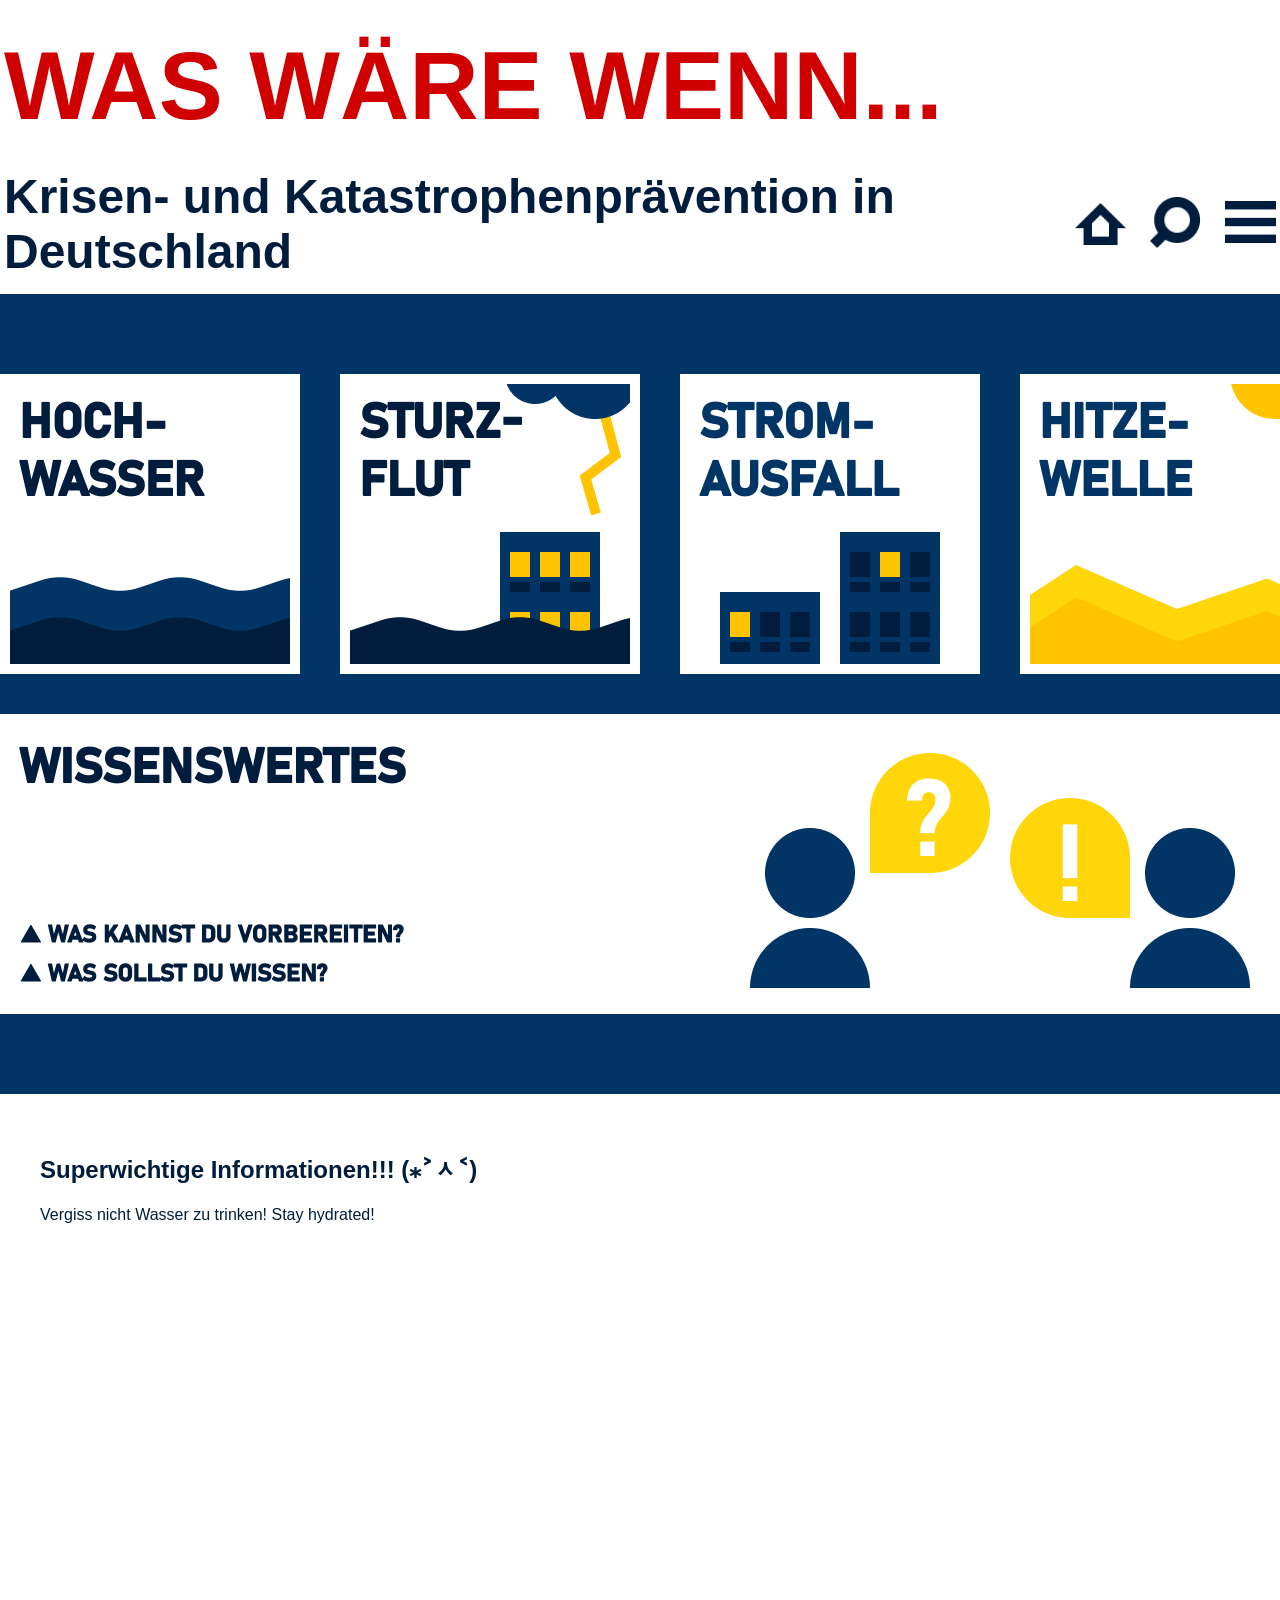
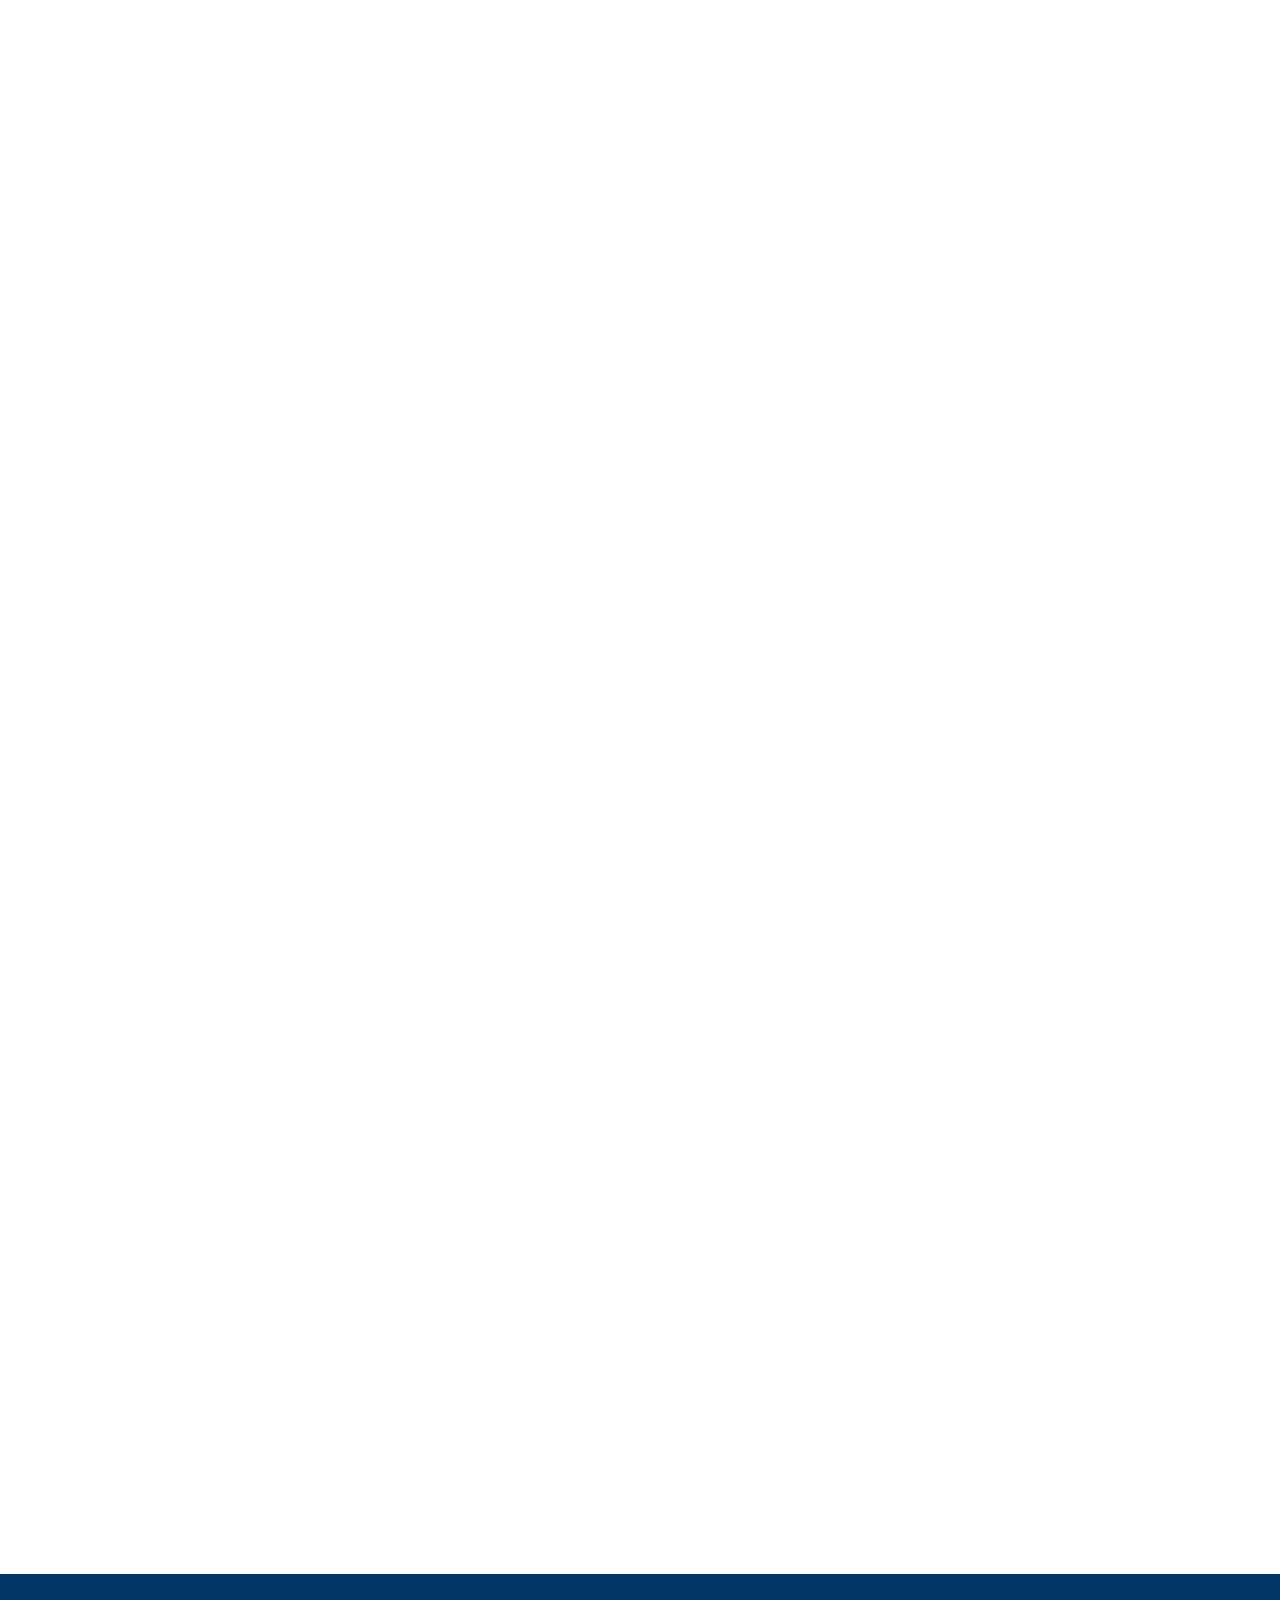
==== index.html @ 085d4e0a "Add files via upload" ====
<!DOCTYPE html>
<html lang="de">
<head>
    <meta charset="UTF-8">
    <meta name="viewport" content="width=device-width, initial-scale=1.0">
    <title>Isabelle Main</title>
    <link rel="stylesheet" href="./css/style.css">
    <script src="./js/script.js" defer></script>
</head>
<body>
    <header class="hero-header">
        <h1 class="hero-title">WAS WÄRE WENN...</h1>
    </header>

    <div class="sticky-bar">
        <div class="sticky-text">Krisen- und Katastrophenprävention in Deutschland</div>

        <div class="sticky-icons">
            <a class="icon-link" href="./" aria-label="Startseite">
                <img src="./images/Rectangle 110.png" alt="" class="icon-img">
            </a>

            <div class="header-tool search-tool">
                <button class="icon-link icon-button" id="searchToggle" aria-label="Suche öffnen" type="button">
                    <img src="./images/Group 95.png" alt="" class="icon-img">
                </button>

                <div class="search-panel" id="searchPanel">
                    <div class="search-dummy">Suche...</div>
                </div>
            </div>

            <div class="header-tool menu-tool">
                <button class="icon-link icon-button" id="menuToggle" aria-label="Menü öffnen" type="button">
                    <img src="./images/Group 94.png" alt="" class="icon-img">
                </button>

                <div class="menu-panel" id="menuPanel">
                    <a href="#">Krisen-Flyer</a>
                    <a href="#">Wissenswertes</a>
                    <a href="#">About</a>
                </div>
            </div>
        </div>
    </div>

    <section class="media-section">
        <div class="left-column">
            <div class="image-grid">
                <img src="./images/Hochwasser.png" alt="Hochwasser" class="img-box img-1 modal-trigger"
                     data-title="Hochwasser"
                     data-text="Lorem ipsum dolor sit amet, consectetur adipiscing elit. Sed do eiusmod tempor incididunt ut labore et dolore magna aliqua.">

                <img src="./images/Unwetter.png" alt="Sturzflut" class="img-box img-2 modal-trigger"
                     data-title="Sturzflut"
                     data-text="Lorem ipsum dolor sit amet, consectetur adipiscing elit. Ut enim ad minim veniam, quis nostrud exercitation ullamco laboris.">

                <img src="./images/Stromausfall.png" alt="Stromausfall" class="img-box img-3 modal-trigger"
                     data-title="Stromausfall"
                     data-text="Lorem ipsum dolor sit amet, consectetur adipiscing elit. Duis aute irure dolor in reprehenderit in voluptate velit esse cillum dolore.">

                <img src="./images/Hitzewelle.png" alt="Hitzewelle" class="img-box img-4 modal-trigger"
                     data-title="Hitzewelle"
                     data-text="Lorem ipsum dolor sit amet, consectetur adipiscing elit. Excepteur sint occaecat cupidatat non proident, sunt in culpa qui officia deserunt.">

                <img src="./images/Wissenswertes.png" alt="Wissenswertes" class="img-box img-wide">
            </div>

            <section class="dummy-content">
                <h2>Superwichtige Informationen!!! (⁎˃ᆺ˂)</h2>
                <p>Vergiss nicht Wasser zu trinken! Stay hydrated!</p>
            </section>
        </div>

        <aside class="sticky-side">
            <img src="./images/Druckmaterial.png" alt="Druckmaterial" class="img-box img-tall">
        </aside>
    </section>

    <div class="modal" id="infoModal" aria-hidden="true">
        <div class="modal-content" role="dialog" aria-modal="true" aria-labelledby="modalTitle">
            <button class="modal-close" id="modalClose" aria-label="Popup schließen">
                <span aria-hidden="true">×</span>
            </button>
            <h2 id="modalTitle">Titel</h2>
            <p id="modalText">Text</p>
        </div>
    </div>
</body>
</html>
---- css/style.css ----
@font-face {
    font-family: 'Bahnschrift';
    src: url('../fonts/bahnschrift.ttf') format('truetype');
    font-weight: 700;
    font-style: normal;
    font-display: swap;
}

html {
    scrollbar-width: thin;
    scrollbar-color: #ffc300 #001d3d;
}

::-webkit-scrollbar {
    width: 14px;
}

::-webkit-scrollbar-track {
    background: #001d3d;
}

::-webkit-scrollbar-thumb {
    background: #ffc300;
    border-radius: 999px;
    border: 2px solid #001d3d;
}

::-webkit-scrollbar-thumb:hover {
    background: #ffd60a;
}

body {
    margin: 0;
    font-family: Arial, sans-serif;
    background: #003566;
    color: #001d3d;
}

.hero-header {
    padding-block: 40px 24px;
    padding-inline: clamp(4px, 4vw, 4px);
    background: #ffffff;
}

.hero-title {
    margin: 0;
    font-size: 96px;
    line-height: 0.95;
    font-weight: 700;
    color: #d00000;
}

.sticky-bar {
    position: sticky;
    top: 0;
    z-index: 1000;
    display: flex;
    align-items: center;
    justify-content: space-between;
    padding-block: 14px;
    padding-inline: clamp(4px, 4vw, 4px);
    background: #ffffff;
    border-bottom: 1px solid #ffffff;
    backdrop-filter: blur(8px);
}

.sticky-text {
    font-size: 48px;
    font-weight: 700;
}

.sticky-icons {
    display: flex;
    align-items: center;
    gap: 24px;
    position: relative;
}

.header-tool {
    position: relative;
}

.icon-link {
    display: inline-flex;
    align-items: center;
    justify-content: center;
    width: 51px;
    height: 51px;
    border-radius: 0px;
    text-decoration: none;
    background: #ffffff;
    border: none;
}

.icon-button {
    border: none;
    cursor: pointer;
    padding: 0;
    background: #ffffff;
}

.icon-img {
    width: 51px;
    height: 51px;
    object-fit: contain;
    display: block;
}

.search-panel,
.menu-panel {
    position: absolute;
    top: calc(100% + 14px);
    right: 0;
    display: none;
    background: #ffffff;
    border: 1px solid #001d3d;
    box-shadow: 0 16px 40px rgba(0, 0, 0, 0.14);
    border-radius: 0;
    z-index: 1200;
}

.search-panel.open,
.menu-panel.open {
    display: block;
}

.search-panel {
    padding: 16px;
    width: 180px;
}

.search-dummy {
    width: 100%;
    height: 56px;
    border: 1px solid #001d3d;
    border-radius: 0;
    background: #f8f8f8;
    color: #001d3d;
    display: flex;
    align-items: center;
    justify-content: center;
    font-size: 1.2em;
    font-weight: 700;
    box-sizing: border-box;
}

.menu-panel {
    min-width: 220px;
    padding: 10px;
    border-radius: 0;
}

.menu-panel a {
    display: block;
    padding: 12px 14px;
    color: #001d3d;
    text-decoration: none;
    border-radius: 0;
    font-size: 1.2em;
    font-weight: 700;
}

.menu-panel a:hover {
    background: #f4f4f4;
}

.media-section {
    display: grid;
    grid-template-columns: 1320px 300px;
    gap: 40px;
    width: fit-content;
    margin: 80px auto;
    align-items: start;
}

.left-column {
    display: flex;
    flex-direction: column;
    gap: 80px;
}

.image-grid {
    display: grid;
    grid-template-columns: repeat(4, 300px);
    grid-template-rows: 300px 300px;
    gap: 40px;
}

.img-box {
    width: 100%;
    height: 100%;
    object-fit: cover;
    display: block;
    transition: transform 0.18s ease, box-shadow 0.18s ease;
}

.img-box:hover {
    transform: translateY(-4px);
    box-shadow: 0 16px 28px rgba(0, 0, 0, 0.18);
}

.modal-trigger {
    cursor: pointer;
}

.img-1 { grid-column: 1; grid-row: 1; }
.img-2 { grid-column: 2; grid-row: 1; }
.img-3 { grid-column: 3; grid-row: 1; }
.img-4 { grid-column: 4; grid-row: 1; }

.img-wide {
    grid-column: 1 / 5;
    grid-row: 2;
}

.sticky-side {
    position: sticky;
    top: 120px;
    align-self: start;
}

.img-tall {
    width: 300px;
    height: 640px;
    object-fit: cover;
    display: block;
}

.dummy-content {
    min-height: 2000px;
    padding: 40px;
    background: #ffffff;
}

.modal {
    position: fixed;
    inset: 0;
    background: rgba(20, 18, 16, 0.5);
    display: none;
    align-items: center;
    justify-content: center;
    z-index: 3000;
    padding: 24px;
}

.modal.open {
    display: flex;
}

.modal-content {
    position: relative;
    width: min(680px, 100%);
    max-height: 80vh;
    overflow: auto;
    background: #fffaf6;
    border-radius: 0px;
    padding: 40px 32px 32px;
    box-shadow: 0 20px 60px rgba(0, 0, 0, 0.18);
}

.modal-content h2 {
    margin: 0 0 16px;
    font-size: 2em;
}

.modal-content p {
    margin: 0;
    line-height: 1.6;
    font-size: 18px;
}

.modal-close {
    position: absolute;
    top: 16px;
    right: 16px;
    width: 44px;
    height: 44px;
    border: none;
    border-radius: 999px;
    background: #efe2d5;
    color: #222;
    font-size: 28px;
    line-height: 1;
    cursor: pointer;
}
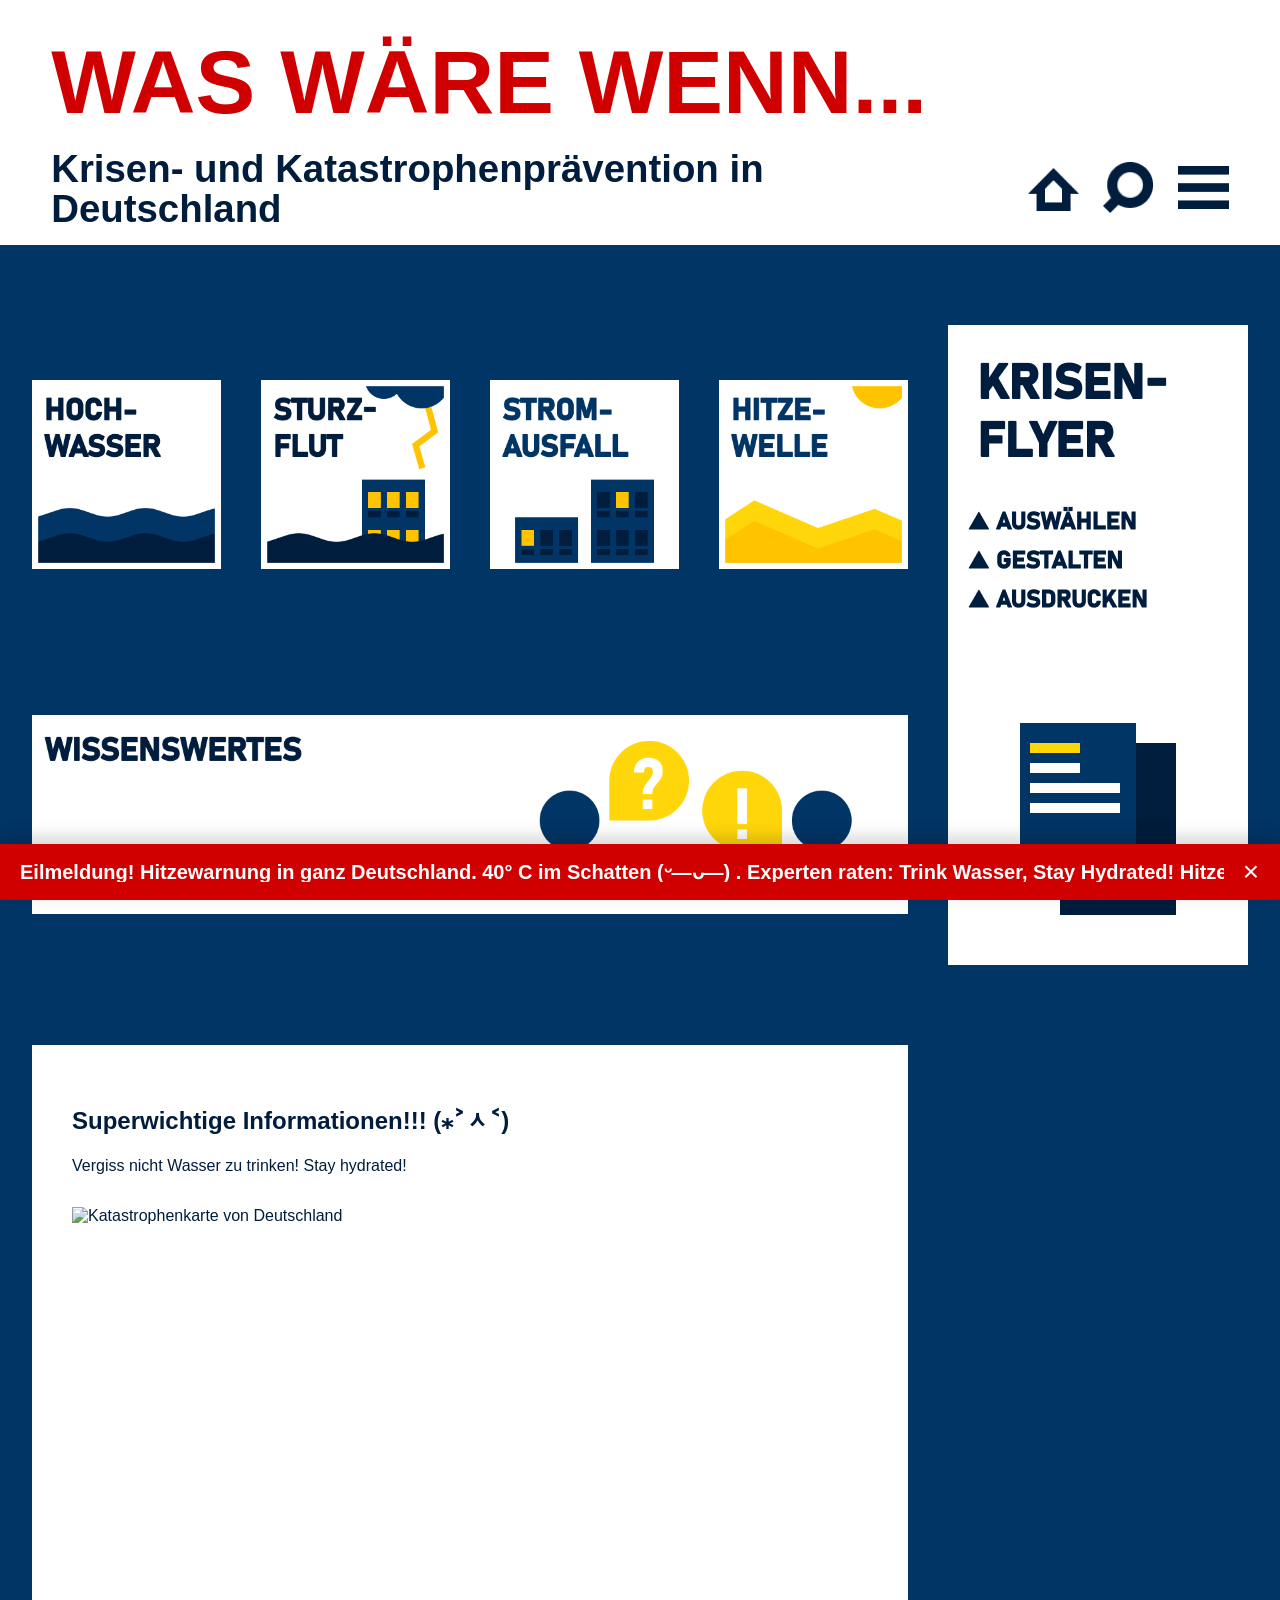
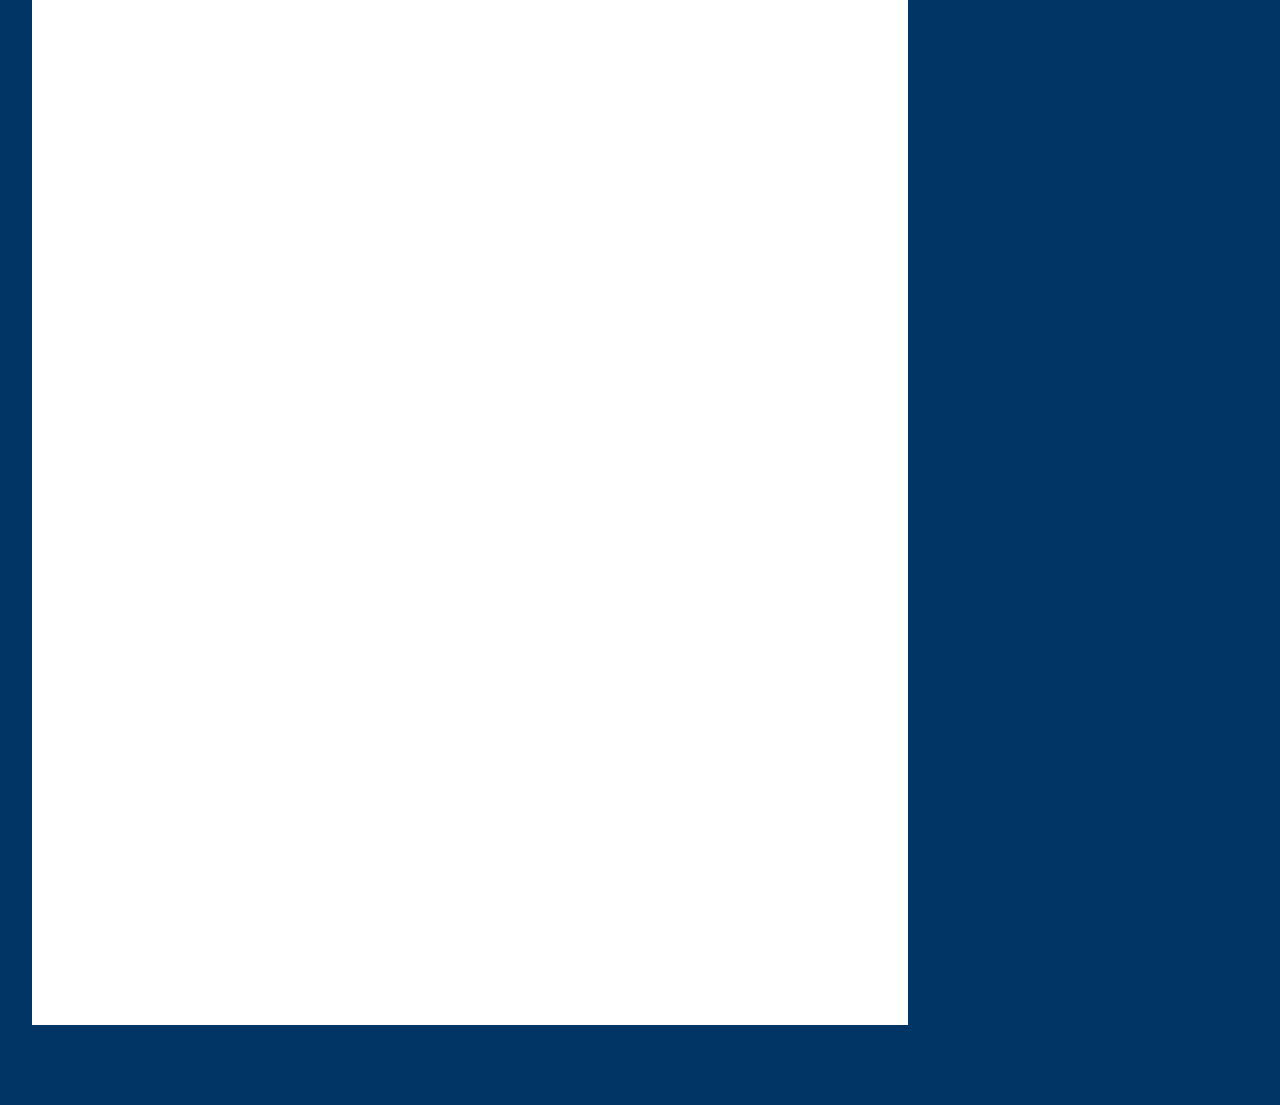
==== commit 1614e628: "Update index.html Updated the main HTML structure and content for the disaster prevention page, incl" ====
--- a/index.html
+++ b/index.html
@@ -3,7 +3,7 @@
 <head>
     <meta charset="UTF-8">
     <meta name="viewport" content="width=device-width, initial-scale=1.0">
-    <title>Isabelle Main</title>
+    <title>Katastrophenpraevention Main</title>
     <link rel="stylesheet" href="./css/style.css">
     <script src="./js/script.js" defer></script>
 </head>
@@ -69,6 +69,7 @@
             <section class="dummy-content">
                 <h2>Superwichtige Informationen!!! (⁎˃ᆺ˂)</h2>
                 <p>Vergiss nicht Wasser zu trinken! Stay hydrated!</p>
+                <img src="./images/germany_map.png" alt="Katastrophenkarte von Deutschland" class="germany-map">
             </section>
         </div>
 
@@ -86,5 +87,23 @@
             <p id="modalText">Text</p>
         </div>
     </div>
+<div class="bottom-alert" id="bottomAlert" role="region" aria-label="Eilmeldung">
+    <div class="bottom-alert-track">
+        <div class="bottom-alert-marquee">
+            <span>
+                Eilmeldung! Hitzewarnung in ganz Deutschland. 40° C im Schatten (ᵕ—ᴗ—) . Experten raten: Trink Wasser, Stay Hydrated! Hitze ist erwartet zu steigen dieses Wochenende. Cremt euch gut ein.
+            </span>
+            <span aria-hidden="true">
+                Eilmeldung! Hitzewarnung in ganz Deutschland. 40° C im Schatten (ᵕ—ᴗ—) . Experten raten: Trink Wasser, Stay Hydrated! Hitze ist erwartet zu steigen dieses Wochenende. Cremt euch gut ein.
+            </span>
+        </div>
+    </div>
+
+    <button class="bottom-alert-close" id="bottomAlertClose" type="button" aria-label="Eilmeldung schließen">
+        ×
+    </button>
+</div>
+
+
 </body>
-</html>+</html>
--- a/css/style.css
+++ b/css/style.css
@@ -34,17 +34,18 @@
     font-family: Arial, sans-serif;
     background: #003566;
     color: #001d3d;
+    overflow-x: hidden;
 }
 
 .hero-header {
     padding-block: 40px 24px;
-    padding-inline: clamp(4px, 4vw, 4px);
+    padding-inline: clamp(24px, 3vw, 48px);
     background: #ffffff;
 }
 
 .hero-title {
     margin: 0;
-    font-size: 96px;
+    font-size: clamp(72px, 7vw, 96px);
     line-height: 0.95;
     font-weight: 700;
     color: #d00000;
@@ -57,16 +58,20 @@
     display: flex;
     align-items: center;
     justify-content: space-between;
+    gap: 24px;
     padding-block: 14px;
-    padding-inline: clamp(4px, 4vw, 4px);
+    padding-inline: clamp(24px, 3vw, 48px);
     background: #ffffff;
     border-bottom: 1px solid #ffffff;
     backdrop-filter: blur(8px);
+    padding-top: 0;
 }
 
 .sticky-text {
-    font-size: 48px;
-    font-weight: 700;
+    font-size: clamp(32px, 3vw, 48px);
+    font-weight: 700;
+    line-height: 1.05;
+    min-width: 0;
 }
 
 .sticky-icons {
@@ -74,6 +79,7 @@
     align-items: center;
     gap: 24px;
     position: relative;
+    flex-shrink: 0;
 }
 
 .header-tool {
@@ -86,7 +92,7 @@
     justify-content: center;
     width: 51px;
     height: 51px;
-    border-radius: 0px;
+    border-radius: 0;
     text-decoration: none;
     background: #ffffff;
     border: none;
@@ -166,9 +172,9 @@
 
 .media-section {
     display: grid;
-    grid-template-columns: 1320px 300px;
+    grid-template-columns: minmax(0, 1320px) 300px;
     gap: 40px;
-    width: fit-content;
+    width: min(100% - 48px, 1660px);
     margin: 80px auto;
     align-items: start;
 }
@@ -177,11 +183,12 @@
     display: flex;
     flex-direction: column;
     gap: 80px;
+    min-width: 0;
 }
 
 .image-grid {
     display: grid;
-    grid-template-columns: repeat(4, 300px);
+    grid-template-columns: repeat(4, minmax(0, 1fr));
     grid-template-rows: 300px 300px;
     gap: 40px;
 }
@@ -189,9 +196,11 @@
 .img-box {
     width: 100%;
     height: 100%;
-    object-fit: cover;
+    object-fit: contain;
+    object-position: center;
     display: block;
     transition: transform 0.18s ease, box-shadow 0.18s ease;
+    background: transparent;
 }
 
 .img-box:hover {
@@ -227,7 +236,7 @@
 }
 
 .dummy-content {
-    min-height: 2000px;
+    min-height: 1500px;
     padding: 40px;
     background: #ffffff;
 }
@@ -253,7 +262,7 @@
     max-height: 80vh;
     overflow: auto;
     background: #fffaf6;
-    border-radius: 0px;
+    border-radius: 0;
     padding: 40px 32px 32px;
     box-shadow: 0 20px 60px rgba(0, 0, 0, 0.18);
 }
@@ -282,4 +291,106 @@
     font-size: 28px;
     line-height: 1;
     cursor: pointer;
-}+}
+
+@media (min-width: 1280px) {
+    .hero-header,
+    .sticky-bar {
+        padding-inline: clamp(32px, 4vw, 64px);
+    }
+
+    .media-section {
+        width: min(100% - 64px, 1660px);
+    }
+}
+
+@media (min-width: 1600px) {
+    .media-section {
+        gap: 48px;
+    }
+
+    .image-grid {
+        gap: 48px;
+    }
+}
+
+.bottom-alert {
+    position: fixed;
+    left: 0;
+    right: 0;
+    bottom: 0;
+    z-index: 4000;
+    display: flex;
+    align-items: center;
+    gap: 16px;
+    height: 56px;
+    padding-left: 20px;
+    padding-right: 56px;
+    background: #d00000;
+    color: #ffffff;
+    overflow: hidden;
+    box-shadow: 0 -6px 18px rgba(0, 0, 0, 0.18);
+}
+
+.bottom-alert-track {
+    flex: 1;
+    min-width: 0;
+    overflow: hidden;
+}
+
+.bottom-alert-marquee {
+    display: flex;
+    align-items: center;
+    width: max-content;
+    white-space: nowrap;
+    will-change: transform;
+    animation: alert-scroll 34s linear infinite;
+}
+
+.bottom-alert-marquee span {
+    display: inline-block;
+    padding-right: 120px;
+    font-size: 20px;
+    font-weight: 700;
+    line-height: 1;
+    white-space: nowrap;
+    color: #ffffff;
+}
+
+.bottom-alert-close {
+    position: absolute;
+    right: 12px;
+    top: 50%;
+    transform: translateY(-50%);
+    width: 34px;
+    height: 34px;
+    display: inline-flex;
+    align-items: center;
+    justify-content: center;
+    border: none;
+    background: transparent;
+    color: #ffffff;
+    font-size: 28px;
+    line-height: 1;
+    cursor: pointer;
+}
+
+.bottom-alert-close:hover {
+    opacity: 0.8;
+}
+
+@keyframes alert-scroll {
+    0% {
+        transform: translateX(0%);
+    }
+    100% {
+        transform: translateX(-50%);
+    }
+}
+
+.germany-map{
+    display: block;
+    max-width: 100%;
+    height: auto;
+    margin-top: 32px;
+}
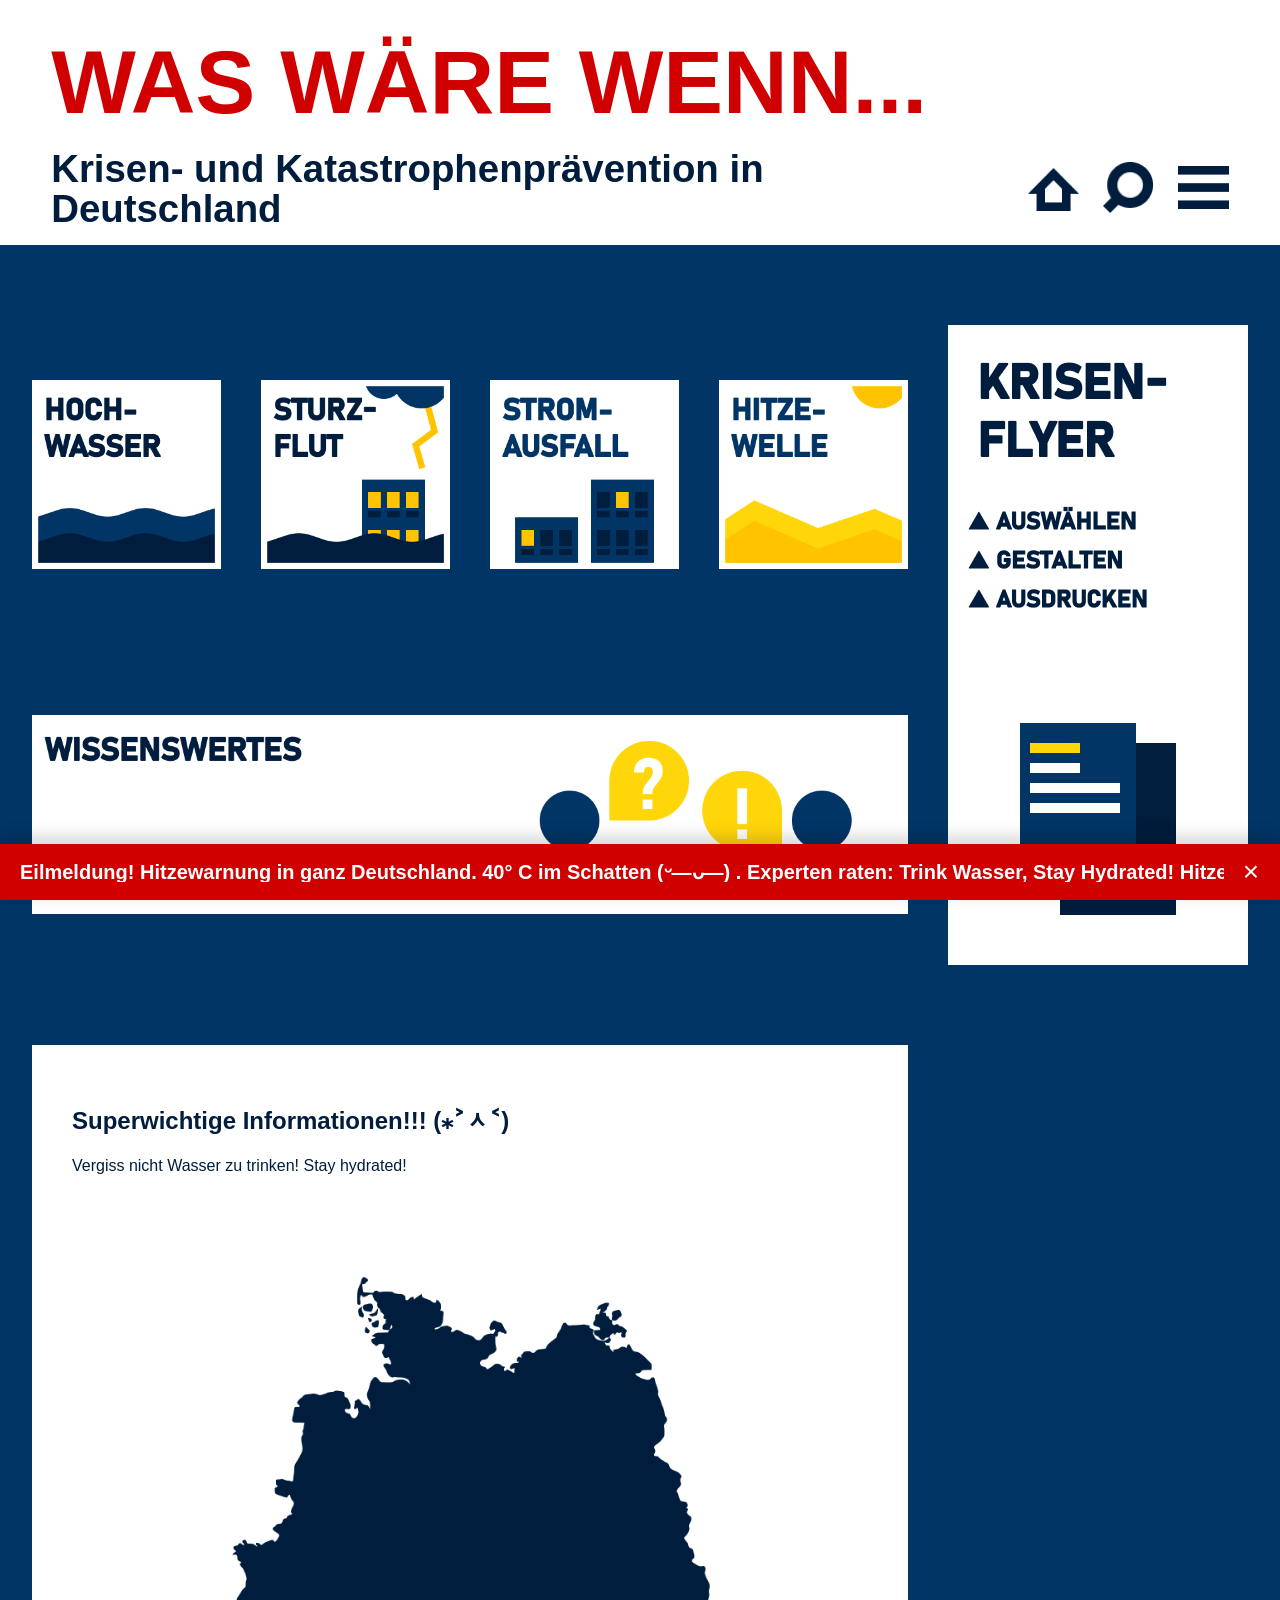
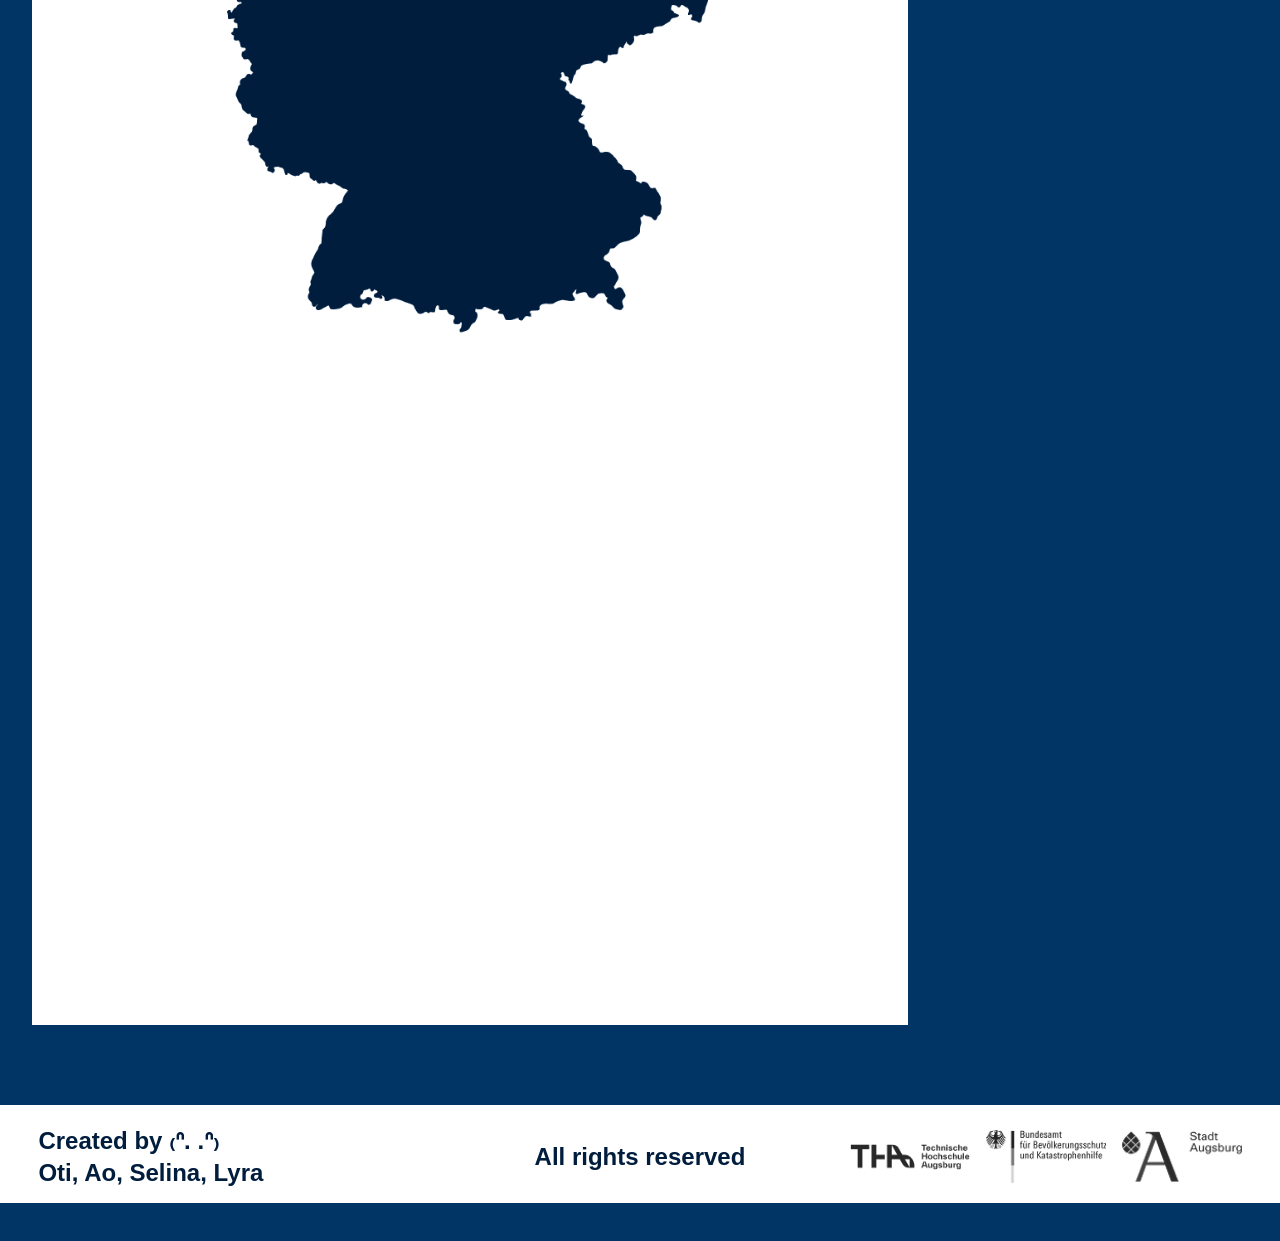
==== commit 2eb20ee5: "Add files via upload" ====
--- a/index.html
+++ b/index.html
@@ -16,7 +16,7 @@
         <div class="sticky-text">Krisen- und Katastrophenprävention in Deutschland</div>
 
         <div class="sticky-icons">
-            <a class="icon-link" href="./" aria-label="Startseite">
+            <a class="icon-link" href="./index.html" aria-label="Startseite">
                 <img src="./images/Rectangle 110.png" alt="" class="icon-img">
             </a>
 
@@ -36,9 +36,10 @@
                 </button>
 
                 <div class="menu-panel" id="menuPanel">
-                    <a href="#">Krisen-Flyer</a>
-                    <a href="#">Wissenswertes</a>
-                    <a href="#">About</a>
+                    <a href="./krisen-flyer/index.html">Krisen-Flyer</a>
+                    <a href="./hochwasser/index.html">Hochwasser</a>
+                    <a href="./wissenswertes/index.html">Wissenswertes</a>
+                    <a href="#about">About</a>
                 </div>
             </div>
         </div>
@@ -49,7 +50,9 @@
             <div class="image-grid">
                 <img src="./images/Hochwasser.png" alt="Hochwasser" class="img-box img-1 modal-trigger"
                      data-title="Hochwasser"
-                     data-text="Lorem ipsum dolor sit amet, consectetur adipiscing elit. Sed do eiusmod tempor incididunt ut labore et dolore magna aliqua.">
+                     data-text="Lorem ipsum dolor sit amet, consectetur adipiscing elit. Sed do eiusmod tempor incididunt ut labore et dolore magna aliqua."
+                     data-link="./hochwasser/index.html"
+                     data-link-label="Zur Hochwasser-Seite">
 
                 <img src="./images/Unwetter.png" alt="Sturzflut" class="img-box img-2 modal-trigger"
                      data-title="Sturzflut"
@@ -63,7 +66,11 @@
                      data-title="Hitzewelle"
                      data-text="Lorem ipsum dolor sit amet, consectetur adipiscing elit. Excepteur sint occaecat cupidatat non proident, sunt in culpa qui officia deserunt.">
 
-                <img src="./images/Wissenswertes.png" alt="Wissenswertes" class="img-box img-wide">
+                <img src="./images/Wissenswertes.png" alt="Wissenswertes" class="img-box img-wide modal-trigger"
+                     data-title="Wissenswertes"
+                     data-text="Lorem ipsum dolor sit amet, consectetur adipiscing elit. Sed do eiusmod tempor incididunt ut labore et dolore magna aliqua."
+                     data-link="./wissenswertes/index.html"
+                     data-link-label="Zur Wissenswertes-Seite">
             </div>
 
             <section class="dummy-content">
@@ -74,36 +81,55 @@
         </div>
 
         <aside class="sticky-side">
-            <img src="./images/Druckmaterial.png" alt="Druckmaterial" class="img-box img-tall">
+            <a href="./krisen-flyer/index.html" class="side-image-link" aria-label="Zum Krisen-Flyer">
+                <img src="./images/Druckmaterial.png" alt="Druckmaterial" class="img-box img-tall">
+            </a>
         </aside>
     </section>
 
     <div class="modal" id="infoModal" aria-hidden="true">
         <div class="modal-content" role="dialog" aria-modal="true" aria-labelledby="modalTitle">
-            <button class="modal-close" id="modalClose" aria-label="Popup schließen">
+            <button class="modal-close" id="modalClose" aria-label="Popup schließen" type="button">
                 <span aria-hidden="true">×</span>
             </button>
             <h2 id="modalTitle">Titel</h2>
             <p id="modalText">Text</p>
-        </div>
-    </div>
-<div class="bottom-alert" id="bottomAlert" role="region" aria-label="Eilmeldung">
-    <div class="bottom-alert-track">
-        <div class="bottom-alert-marquee">
-            <span>
-                Eilmeldung! Hitzewarnung in ganz Deutschland. 40° C im Schatten (ᵕ—ᴗ—) . Experten raten: Trink Wasser, Stay Hydrated! Hitze ist erwartet zu steigen dieses Wochenende. Cremt euch gut ein.
-            </span>
-            <span aria-hidden="true">
-                Eilmeldung! Hitzewarnung in ganz Deutschland. 40° C im Schatten (ᵕ—ᴗ—) . Experten raten: Trink Wasser, Stay Hydrated! Hitze ist erwartet zu steigen dieses Wochenende. Cremt euch gut ein.
-            </span>
+            <a id="modalLink" class="modal-link" href="#" hidden>Mehr erfahren</a>
         </div>
     </div>
 
-    <button class="bottom-alert-close" id="bottomAlertClose" type="button" aria-label="Eilmeldung schließen">
-        ×
-    </button>
-</div>
+    <div class="bottom-alert" id="bottomAlert" role="region" aria-label="Eilmeldung">
+        <div class="bottom-alert-track">
+            <div class="bottom-alert-marquee">
+                <span>
+                    Eilmeldung! Hitzewarnung in ganz Deutschland. 40° C im Schatten (ᵕ—ᴗ—) . Experten raten: Trink Wasser, Stay Hydrated! Hitze ist erwartet zu steigen dieses Wochenende. Cremt euch gut ein.
+                </span>
+                <span aria-hidden="true">
+                    Eilmeldung! Hitzewarnung in ganz Deutschland. 40° C im Schatten (ᵕ—ᴗ—) . Experten raten: Trink Wasser, Stay Hydrated! Hitze ist erwartet zu steigen dieses Wochenende. Cremt euch gut ein.
+                </span>
+            </div>
+        </div>
 
+        <button class="bottom-alert-close" id="bottomAlertClose" type="button" aria-label="Eilmeldung schließen">
+            ×
+        </button>
+    </div>
 
+    <footer class="site-footer" id="about">
+        <div class="footer-column footer-names">
+            <p>Created by ₍ᐢ. .ᐢ₎</p>
+            <p>Oti, Ao, Selina, Lyra</p>
+        </div>
+
+        <div class="footer-column footer-rights">
+            <p>All rights reserved</p>
+        </div>
+
+        <div class="footer-column footer-logos">
+            <img src="./images/logo_1.png" alt="Logo 1" class="footer-logo">
+            <img src="./images/logo_2.png" alt="Logo 2" class="footer-logo">
+            <img src="./images/logo_3.png" alt="Logo 3" class="footer-logo">
+        </div>
+    </footer>
 </body>
-</html>
+</html>
--- a/css/style.css
+++ b/css/style.css
@@ -37,6 +37,10 @@
     overflow-x: hidden;
 }
 
+body.has-bottom-alert {
+    padding-bottom: 38px;
+}
+
 .hero-header {
     padding-block: 40px 24px;
     padding-inline: clamp(24px, 3vw, 48px);
@@ -61,17 +65,17 @@
     gap: 24px;
     padding-block: 14px;
     padding-inline: clamp(24px, 3vw, 48px);
+    padding-top: 0;
     background: #ffffff;
     border-bottom: 1px solid #ffffff;
     backdrop-filter: blur(8px);
-    padding-top: 0;
 }
 
 .sticky-text {
+    min-width: 0;
     font-size: clamp(32px, 3vw, 48px);
     font-weight: 700;
     line-height: 1.05;
-    min-width: 0;
 }
 
 .sticky-icons {
@@ -92,24 +96,24 @@
     justify-content: center;
     width: 51px;
     height: 51px;
+    border: none;
     border-radius: 0;
     text-decoration: none;
     background: #ffffff;
-    border: none;
 }
 
 .icon-button {
+    padding: 0;
     border: none;
     cursor: pointer;
-    padding: 0;
     background: #ffffff;
 }
 
 .icon-img {
+    display: block;
     width: 51px;
     height: 51px;
     object-fit: contain;
-    display: block;
 }
 
 .search-panel,
@@ -120,8 +124,8 @@
     display: none;
     background: #ffffff;
     border: 1px solid #001d3d;
+    border-radius: 0;
     box-shadow: 0 16px 40px rgba(0, 0, 0, 0.14);
-    border-radius: 0;
     z-index: 1200;
 }
 
@@ -131,29 +135,28 @@
 }
 
 .search-panel {
+    width: 180px;
     padding: 16px;
-    width: 180px;
 }
 
 .search-dummy {
     width: 100%;
     height: 56px;
+    box-sizing: border-box;
+    display: flex;
+    align-items: center;
+    justify-content: center;
+    background: #f8f8f8;
     border: 1px solid #001d3d;
     border-radius: 0;
-    background: #f8f8f8;
-    color: #001d3d;
-    display: flex;
-    align-items: center;
-    justify-content: center;
+    color: #001d3d;
     font-size: 1.2em;
     font-weight: 700;
-    box-sizing: border-box;
 }
 
 .menu-panel {
     min-width: 220px;
     padding: 10px;
-    border-radius: 0;
 }
 
 .menu-panel a {
@@ -161,7 +164,6 @@
     padding: 12px 14px;
     color: #001d3d;
     text-decoration: none;
-    border-radius: 0;
     font-size: 1.2em;
     font-weight: 700;
 }
@@ -170,7 +172,8 @@
     background: #f4f4f4;
 }
 
-.media-section {
+.media-section,
+.subpage-layout {
     display: grid;
     grid-template-columns: minmax(0, 1320px) 300px;
     gap: 40px;
@@ -179,11 +182,15 @@
     align-items: start;
 }
 
+.left-column,
+.subpage-content {
+    min-width: 0;
+}
+
 .left-column {
     display: flex;
     flex-direction: column;
     gap: 80px;
-    min-width: 0;
 }
 
 .image-grid {
@@ -194,13 +201,13 @@
 }
 
 .img-box {
+    display: block;
     width: 100%;
     height: 100%;
+    background: transparent;
     object-fit: contain;
     object-position: center;
-    display: block;
     transition: transform 0.18s ease, box-shadow 0.18s ease;
-    background: transparent;
 }
 
 .img-box:hover {
@@ -222,34 +229,78 @@
     grid-row: 2;
 }
 
-.sticky-side {
+.sticky-side,
+.subpage-side {
     position: sticky;
     top: 120px;
     align-self: start;
 }
 
+.side-image-link {
+    display: block;
+    text-decoration: none;
+}
+
 .img-tall {
+    display: block;
     width: 300px;
     height: 640px;
     object-fit: cover;
-    display: block;
-}
-
-.dummy-content {
+}
+
+.dummy-content,
+.subpage-placeholder {
     min-height: 1500px;
     padding: 40px;
     background: #ffffff;
+}
+
+.subpage-placeholder {
+    display: flex;
+    flex-direction: column;
+    gap: 24px;
+}
+
+.subpage-placeholder h2 {
+    margin: 0;
+    font-size: 40px;
+    line-height: 1.05;
+    color: #001d3d;
+}
+
+.subpage-placeholder p {
+    margin: 0;
+    max-width: 70ch;
+    font-size: 20px;
+    line-height: 1.5;
+    color: #001d3d;
+}
+
+.placeholder-block {
+    min-height: 180px;
+    display: flex;
+    align-items: center;
+    justify-content: center;
+    background: #e9eef4;
+    border: 2px dashed #001d3d;
+    color: #001d3d;
+    font-size: 24px;
+    font-weight: 700;
+}
+
+.placeholder-tall {
+    min-height: 420px;
 }
 
 .modal {
     position: fixed;
     inset: 0;
+    z-index: 3000;
+    display: none;
+    align-items: center;
+    justify-content: center;
+    padding: 24px;
     background: rgba(20, 18, 16, 0.5);
-    display: none;
-    align-items: center;
-    justify-content: center;
-    z-index: 3000;
-    padding: 24px;
 }
 
 .modal.open {
@@ -261,9 +312,9 @@
     width: min(680px, 100%);
     max-height: 80vh;
     overflow: auto;
+    padding: 40px 32px 32px;
     background: #fffaf6;
     border-radius: 0;
-    padding: 40px 32px 32px;
     box-shadow: 0 20px 60px rgba(0, 0, 0, 0.18);
 }
 
@@ -274,8 +325,21 @@
 
 .modal-content p {
     margin: 0;
+    font-size: 18px;
     line-height: 1.6;
+}
+
+.modal-link {
+    display: inline-block;
+    margin-top: 24px;
+    color: #001d3d;
     font-size: 18px;
+    font-weight: 700;
+    text-decoration: underline;
+}
+
+.modal-link:hover {
+    opacity: 0.8;
 }
 
 .modal-close {
@@ -293,27 +357,6 @@
     cursor: pointer;
 }
 
-@media (min-width: 1280px) {
-    .hero-header,
-    .sticky-bar {
-        padding-inline: clamp(32px, 4vw, 64px);
-    }
-
-    .media-section {
-        width: min(100% - 64px, 1660px);
-    }
-}
-
-@media (min-width: 1600px) {
-    .media-section {
-        gap: 48px;
-    }
-
-    .image-grid {
-        gap: 48px;
-    }
-}
-
 .bottom-alert {
     position: fixed;
     left: 0;
@@ -350,17 +393,17 @@
 .bottom-alert-marquee span {
     display: inline-block;
     padding-right: 120px;
+    color: #ffffff;
     font-size: 20px;
     font-weight: 700;
     line-height: 1;
     white-space: nowrap;
-    color: #ffffff;
 }
 
 .bottom-alert-close {
     position: absolute;
+    top: 50%;
     right: 12px;
-    top: 50%;
     transform: translateY(-50%);
     width: 34px;
     height: 34px;
@@ -379,6 +422,74 @@
     opacity: 0.8;
 }
 
+.bottom-alert.is-hidden {
+    display: none;
+}
+
+.germany-map {
+    display: block;
+    max-width: 100%;
+    height: auto;
+    margin-top: 32px;
+}
+
+.site-footer {
+    display: flex;
+    align-items: center;
+    justify-content: space-between;
+    gap: 32px;
+    margin-top: 80px;
+    padding-top: 16px;
+    padding-bottom: 10px;
+    padding-inline: clamp(24px, 3vw, 48px);
+    background: #ffffff;
+}
+
+.footer-column {
+    flex: 1;
+    min-width: 0;
+}
+
+.footer-names {
+    display: flex;
+    flex-direction: column;
+    justify-content: center;
+    gap: 4px;
+}
+
+.footer-names p,
+.footer-rights p {
+    margin: 0;
+    color: #001d3d;
+    font-size: 24px;
+    line-height: 1.15;
+    font-weight: 700;
+}
+
+.footer-rights {
+    display: flex;
+    justify-content: center;
+    align-items: center;
+    text-align: center;
+}
+
+.footer-logos {
+    display: flex;
+    justify-content: flex-end;
+    align-items: stretch;
+    gap: 16px;
+    height: 72px;
+}
+
+.footer-logo {
+    display: block;
+    width: auto;
+    height: 100%;
+    max-width: 120px;
+    object-fit: contain;
+    object-position: center;
+}
+
 @keyframes alert-scroll {
     0% {
         transform: translateX(0%);
@@ -388,9 +499,145 @@
     }
 }
 
-.germany-map{
-    display: block;
+@media (min-width: 1280px) {
+    .hero-header,
+    .sticky-bar {
+        padding-inline: clamp(32px, 4vw, 64px);
+    }
+
+    .media-section,
+    .subpage-layout {
+        width: min(100% - 64px, 1660px);
+    }
+}
+
+@media (min-width: 1600px) {
+    .media-section,
+    .subpage-layout {
+        gap: 48px;
+    }
+
+    .image-grid {
+        gap: 48px;
+    }
+}
+
+.wissenswertes-shell {
+    width: 100%;
     max-width: 100%;
+    padding: 0 40px;
+    box-sizing: border-box;
+    background: transparent;
+}
+
+.wissenswertes-stack {
+    display: flex;
+    flex-direction: column;
+    gap: 40px;
+    width: 100%;
+    background: transparent;
+}
+
+.wissenswertes-image {
+    display: block;
+    width: 100%;
     height: auto;
-    margin-top: 32px;
-}
+    margin: 0;
+}
+
+
+.hochwasser-shell {
+    width: 100%;
+    max-width: 100%;
+    padding: 0 40px;
+    box-sizing: border-box;
+    background: transparent;
+}
+
+.hochwasser-stack {
+    display: flex;
+    flex-direction: column;
+    gap: 40px;
+    width: 100%;
+    background: transparent;
+}
+
+.hochwasser-image {
+    display: block;
+    width: 100%;
+    height: auto;
+    margin: 0;
+}
+
+.hochwasser-toggle-panel {
+    position: relative;
+    width: 100%;
+    background: #ffffff;
+    overflow: hidden;
+}
+
+.hochwasser-toggle-bg {
+    position: absolute;
+    inset: 0;
+    background-image: url('../images/hochwasser2.png');
+    background-repeat: no-repeat;
+    background-position: top center;
+    background-size: 100% auto;
+    pointer-events: none;
+    z-index: 0;
+}
+
+.hochwasser-toggle-content {
+    position: relative;
+    z-index: 1;
+    display: flex;
+    flex-direction: column;
+    gap: 40px;
+    padding: 140px 40px 40px;
+}
+
+.toggle-module {
+    position: relative;
+    width: 100%;
+}
+
+.toggle-image {
+    display: none;
+    width: 100%;
+    height: auto;
+    margin: 0;
+}
+
+.toggle-image.is-active {
+    display: block;
+}
+
+.toggle-hitbox {
+    position: absolute;
+    top: 0;
+    left: 0;
+    width: 100%;
+    height: 110px;
+    padding: 0;
+    border: none;
+    background: transparent;
+    cursor: pointer;
+    z-index: 2;
+}
+
+.toggle-hitbox:focus-visible {
+    outline: 2px solid #001d3d;
+    outline-offset: -2px;
+}
+
+.krisenflyer-empty-box {
+    width: 100%;
+    min-height: 600px;
+    background: #ffffff;
+}
+
+.krisenflyer-side-empty-box {
+    width: 100%;
+    min-height: 600px;
+    background: #ffffff;
+}
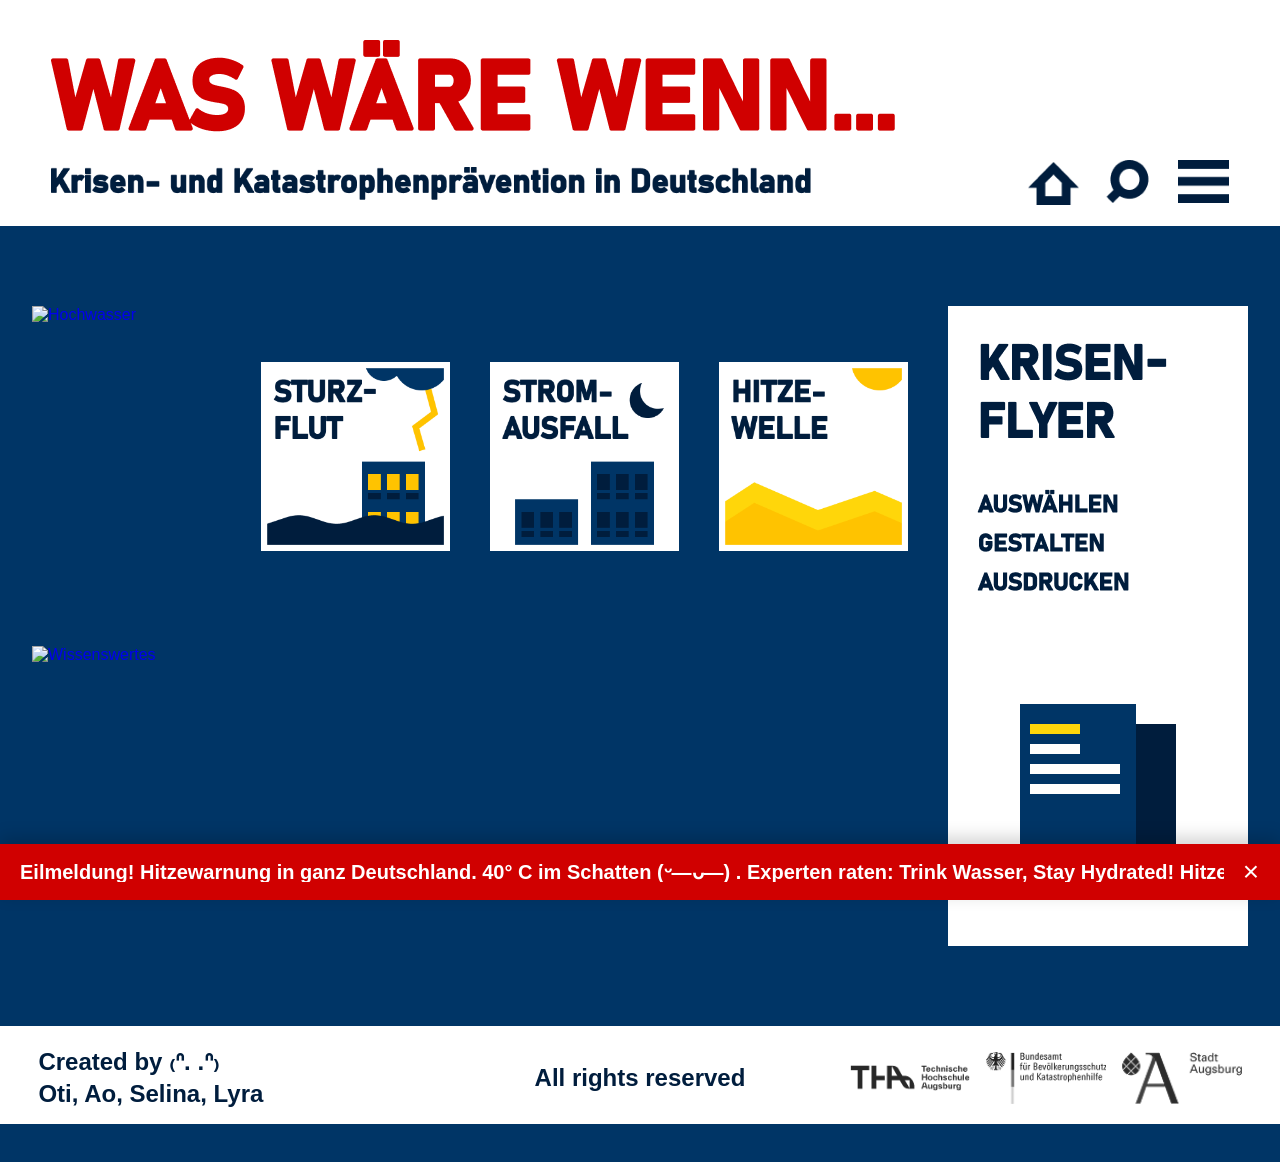
==== commit 48dcf62f: "Add files via upload" ====
--- a/index.html
+++ b/index.html
@@ -3,17 +3,19 @@
 <head>
     <meta charset="UTF-8">
     <meta name="viewport" content="width=device-width, initial-scale=1.0">
-    <title>Katastrophenpraevention Main</title>
+    <title>Startseite</title>
     <link rel="stylesheet" href="./css/style.css">
     <script src="./js/script.js" defer></script>
 </head>
 <body>
     <header class="hero-header">
-        <h1 class="hero-title">WAS WÄRE WENN...</h1>
+        <img src="./images/main_title_big.png" alt="WAS TUN WENN'S KNALLT?" class="hero-title-image">
     </header>
 
     <div class="sticky-bar">
-        <div class="sticky-text">Krisen- und Katastrophenprävention in Deutschland</div>
+        <div class="sticky-text-image-wrap">
+            <img src="./images/main_title_small.png" alt="Lokale Krisenvorsorge leicht gemacht" class="sticky-text-image">
+        </div>
 
         <div class="sticky-icons">
             <a class="icon-link" href="./index.html" aria-label="Startseite">
@@ -36,67 +38,64 @@
                 </button>
 
                 <div class="menu-panel" id="menuPanel">
-                    <a href="./krisen-flyer/index.html">Krisen-Flyer</a>
-                    <a href="./hochwasser/index.html">Hochwasser</a>
-                    <a href="./wissenswertes/index.html">Wissenswertes</a>
-                    <a href="#about">About</a>
+                    <img src="./images/menu.png" alt="Menü" class="menu-panel-image">
+
+                    <button class="menu-hitbox menu-close-hitbox" type="button" data-menu-close aria-label="Menü schließen"></button>
+
+                    <a href="./wissenswertes/index.html" class="menu-hitbox menu-link-hitbox menu-hitbox-wissenswertes" aria-label="Zu Wissenswertes"></a>
+
+                    <a href="./krisen-flyer/index.html" class="menu-hitbox menu-link-hitbox menu-hitbox-krisenflyer" aria-label="Zu Krisen-Flyer"></a>
+
+                    <a href="./hochwasser/index.html" class="menu-hitbox menu-link-hitbox menu-hitbox-hochwasser" aria-label="Zu Hochwasser"></a>
+
+                    <a href="#about" class="menu-hitbox menu-link-hitbox menu-hitbox-about" aria-label="Zu About"></a>
                 </div>
             </div>
         </div>
     </div>
 
-    <section class="media-section">
-        <div class="left-column">
-            <div class="image-grid">
-                <img src="./images/Hochwasser.png" alt="Hochwasser" class="img-box img-1 modal-trigger"
-                     data-title="Hochwasser"
-                     data-text="Lorem ipsum dolor sit amet, consectetur adipiscing elit. Sed do eiusmod tempor incididunt ut labore et dolore magna aliqua."
-                     data-link="./hochwasser/index.html"
-                     data-link-label="Zur Hochwasser-Seite">
+<section class="media-section">
+    <div class="left-column">
+        <div class="image-grid">
+            <a href="./hochwasser/index.html" class="grid-image-link img-1" aria-label="Zu Hochwasser">
+                <img src="./images/hochwasser.png" alt="Hochwasser" class="img-box">
+            </a>
 
-                <img src="./images/Unwetter.png" alt="Sturzflut" class="img-box img-2 modal-trigger"
-                     data-title="Sturzflut"
-                     data-text="Lorem ipsum dolor sit amet, consectetur adipiscing elit. Ut enim ad minim veniam, quis nostrud exercitation ullamco laboris.">
+            <img src="./images/Unwetter.png" alt="Sturzflut" class="img-box img-2 modal-trigger"
+                 data-title="Sturzflut"
+                 data-text="Lorem ipsum dolor sit amet, consectetur adipiscing elit. Ut enim ad minim veniam, quis nostrud exercitation ullamco laboris.">
 
-                <img src="./images/Stromausfall.png" alt="Stromausfall" class="img-box img-3 modal-trigger"
-                     data-title="Stromausfall"
-                     data-text="Lorem ipsum dolor sit amet, consectetur adipiscing elit. Duis aute irure dolor in reprehenderit in voluptate velit esse cillum dolore.">
+            <img src="./images/Stromausfall.png" alt="Stromausfall" class="img-box img-3 modal-trigger"
+                 data-title="Stromausfall"
+                 data-text="Lorem ipsum dolor sit amet, consectetur adipiscing elit. Duis aute irure dolor in reprehenderit in voluptate velit esse cillum dolore.">
 
-                <img src="./images/Hitzewelle.png" alt="Hitzewelle" class="img-box img-4 modal-trigger"
-                     data-title="Hitzewelle"
-                     data-text="Lorem ipsum dolor sit amet, consectetur adipiscing elit. Excepteur sint occaecat cupidatat non proident, sunt in culpa qui officia deserunt.">
+            <img src="./images/Hitzewelle.png" alt="Hitzewelle" class="img-box img-4 modal-trigger"
+                 data-title="Hitzewelle"
+                 data-text="Lorem ipsum dolor sit amet, consectetur adipiscing elit. Excepteur sint occaecat cupidatat non proident, sunt in culpa qui officia deserunt.">
 
-                <img src="./images/Wissenswertes.png" alt="Wissenswertes" class="img-box img-wide modal-trigger"
-                     data-title="Wissenswertes"
-                     data-text="Lorem ipsum dolor sit amet, consectetur adipiscing elit. Sed do eiusmod tempor incididunt ut labore et dolore magna aliqua."
-                     data-link="./wissenswertes/index.html"
-                     data-link-label="Zur Wissenswertes-Seite">
-            </div>
-
-            <section class="dummy-content">
-                <h2>Superwichtige Informationen!!! (⁎˃ᆺ˂)</h2>
-                <p>Vergiss nicht Wasser zu trinken! Stay hydrated!</p>
-                <img src="./images/germany_map.png" alt="Katastrophenkarte von Deutschland" class="germany-map">
-            </section>
-        </div>
-
-        <aside class="sticky-side">
-            <a href="./krisen-flyer/index.html" class="side-image-link" aria-label="Zum Krisen-Flyer">
-                <img src="./images/Druckmaterial.png" alt="Druckmaterial" class="img-box img-tall">
+            <a href="./wissenswertes/index.html" class="grid-image-link img-wide" aria-label="Zu Wissenswertes">
+                <img src="./images/wissenswertes.png" alt="Wissenswertes" class="img-box">
             </a>
-        </aside>
-    </section>
-
-    <div class="modal" id="infoModal" aria-hidden="true">
-        <div class="modal-content" role="dialog" aria-modal="true" aria-labelledby="modalTitle">
-            <button class="modal-close" id="modalClose" aria-label="Popup schließen" type="button">
-                <span aria-hidden="true">×</span>
-            </button>
-            <h2 id="modalTitle">Titel</h2>
-            <p id="modalText">Text</p>
-            <a id="modalLink" class="modal-link" href="#" hidden>Mehr erfahren</a>
         </div>
     </div>
+
+    <aside class="sticky-side">
+        <a href="./krisen-flyer/index.html" class="side-image-link" aria-label="Zum Krisen-Flyer">
+            <img src="./images/Druckmaterial.png" alt="Druckmaterial" class="img-box img-tall">
+        </a>
+    </aside>
+</section>
+
+<div class="modal" id="infoModal" aria-hidden="true">
+    <div class="modal-content" role="dialog" aria-modal="true" aria-labelledby="modalTitle">
+        <button class="modal-close" id="modalClose" aria-label="Popup schließen" type="button">
+            <span aria-hidden="true">×</span>
+        </button>
+        <h2 id="modalTitle">Titel</h2>
+        <p id="modalText">Text</p>
+        <a id="modalLink" class="modal-link" href="#" hidden>Mehr erfahren</a>
+    </div>
+</div>
 
     <div class="bottom-alert" id="bottomAlert" role="region" aria-label="Eilmeldung">
         <div class="bottom-alert-track">
--- a/css/style.css
+++ b/css/style.css
@@ -53,6 +53,13 @@
     line-height: 0.95;
     font-weight: 700;
     color: #d00000;
+}
+
+.hero-title-image {
+    display: block;
+    width: auto;
+    max-width: min(100%, 920px);
+    height: auto;
 }
 
 .sticky-bar {
@@ -78,6 +85,23 @@
     line-height: 1.05;
 }
 
+.sticky-text-image-wrap {
+    min-width: 0;
+    width: 100%;
+    max-width: 760px;
+    height: clamp(34px, 3vw, 50px);
+    display: flex;
+    align-items: center;
+}
+
+.sticky-text-image {
+    display: block;
+    width: 100%;
+    height: 100%;
+    object-fit: contain;
+    object-position: left center;
+}
+
 .sticky-icons {
     display: flex;
     align-items: center;
@@ -122,21 +146,21 @@
     top: calc(100% + 14px);
     right: 0;
     display: none;
+    z-index: 1200;
+}
+
+.search-panel.open,
+.menu-panel.open {
+    display: block;
+}
+
+.search-panel {
+    width: 180px;
+    padding: 16px;
     background: #ffffff;
     border: 1px solid #001d3d;
     border-radius: 0;
     box-shadow: 0 16px 40px rgba(0, 0, 0, 0.14);
-    z-index: 1200;
-}
-
-.search-panel.open,
-.menu-panel.open {
-    display: block;
-}
-
-.search-panel {
-    width: 180px;
-    padding: 16px;
 }
 
 .search-dummy {
@@ -155,21 +179,66 @@
 }
 
 .menu-panel {
-    min-width: 220px;
-    padding: 10px;
-}
-
-.menu-panel a {
-    display: block;
-    padding: 12px 14px;
-    color: #001d3d;
-    text-decoration: none;
-    font-size: 1.2em;
-    font-weight: 700;
-}
-
-.menu-panel a:hover {
-    background: #f4f4f4;
+    width: 215px;
+    padding: 0;
+    background: transparent;
+    border: none;
+    border-radius: 0;
+    box-shadow: none;
+}
+
+.menu-panel-image {
+    display: block;
+    width: 100%;
+    height: auto;
+}
+
+.menu-hitbox {
+    position: absolute;
+    display: block;
+    background: transparent;
+    border: none;
+    padding: 0;
+    margin: 0;
+    cursor: pointer;
+    z-index: 2;
+}
+
+.menu-close-hitbox {
+    top: 0;
+    right: 0;
+    width: 47.5px;
+    height: 47.5px;
+}
+
+.menu-link-hitbox {
+    left: 0;
+    width: 100%;
+}
+
+.menu-hitbox-wissenswertes {
+    top: 50px;
+    height: 25px;
+}
+
+.menu-hitbox-krisenflyer {
+    top: 88px;
+    height: 25px;
+}
+
+.menu-hitbox-hochwasser {
+    top: 161px;
+    height: 25px;
+}
+
+.menu-hitbox-about {
+    top: 312px;
+    height: 25px;
+}
+
+.menu-hitbox:focus-visible {
+    outline: 2px solid #001d3d;
+    outline-offset: -2px;
 }
 
 .media-section,
@@ -227,6 +296,18 @@
 .img-wide {
     grid-column: 1 / 5;
     grid-row: 2;
+}
+
+.grid-image-link {
+    display: block;
+    width: 100%;
+    height: 100%;
+    text-decoration: none;
+}
+
+.grid-image-link .img-box {
+    width: 100%;
+    height: 100%;
 }
 
 .sticky-side,
@@ -545,7 +626,6 @@
     margin: 0;
 }
 
-
 .hochwasser-shell {
     width: 100%;
     max-width: 100%;
@@ -596,6 +676,10 @@
     padding: 140px 40px 40px;
 }
 
+.toggle-open-layer {
+    position: relative;
+}
+
 .toggle-module {
     position: relative;
     width: 100%;
@@ -630,14 +714,108 @@
     outline-offset: -2px;
 }
 
-.krisenflyer-empty-box {
-    width: 100%;
-    min-height: 600px;
+.waerend-open-hitbox {
+    position: absolute;
+    left: 75px;
+    bottom: 80px;
+    width: 1090px;
+    height: 50px;
+    z-index: 3;
+    background: transparent;
+    pointer-events: none;
+    visibility: hidden;
+}
+
+.toggle-module[data-state="open"] .waerend-open-hitbox {
+    pointer-events: auto;
+    visibility: visible;
+}
+
+.waerend-open-hitbox:focus-visible {
+    outline: 2px solid #001d3d;
+    outline-offset: -2px;
+}
+
+.krisenflyer-main-image-section {
+    width: min(100% - 48px, 1660px);
+    margin: 80px auto 0;
+}
+
+.krisenflyer-main-image {
+    display: block;
+    width: 100%;
+    height: auto;
+    margin: 0 auto;
+}
+
+.regionale-informationen-shell {
+    width: 100%;
+    max-width: 100%;
+    padding: 0 40px;
+    box-sizing: border-box;
+    background: transparent;
+    position: relative;
+}
+
+.regionale-informationen-image {
+    display: block;
+    width: 100%;
+    height: auto;
+    margin: 0;
+}
+
+.regionale-popup-overlay {
+    position: fixed;
+    inset: 0;
+    z-index: 5000;
+    display: none;
+    align-items: center;
+    justify-content: center;
+    background: rgba(0, 29, 61, 0.54);
+    padding: 24px;
+}
+
+.regionale-popup-overlay.is-visible {
+    display: flex;
+}
+
+.regionale-popup-trigger {
+    position: relative;
+    z-index: 1;
+    display: inline-flex;
+    align-items: center;
+    justify-content: center;
+    padding: 0;
+    border: none;
+    background: transparent;
+    cursor: pointer;
+}
+
+.regionale-popup-image {
+    display: block;
+    width: min(92vw, 760px);
+    height: auto;
+}
+
+.regionale-popup-toast {
+    position: absolute;
+    z-index: 2;
+    padding: 18px 24px;
     background: #ffffff;
-}
-
-.krisenflyer-side-empty-box {
-    width: 100%;
-    min-height: 600px;
-    background: #ffffff;
-}+    color: #001d3d;
+    font-size: 24px;
+    font-weight: 700;
+    line-height: 1.2;
+    border: 2px solid #001d3d;
+    box-shadow: 0 16px 40px rgba(0, 0, 0, 0.18);
+    opacity: 0;
+    pointer-events: none;
+    transform: translateY(12px);
+    transition: opacity 0.2s ease, transform 0.2s ease;
+}
+
+.regionale-popup-toast.is-visible {
+    opacity: 1;
+    transform: translateY(0);
+}
+
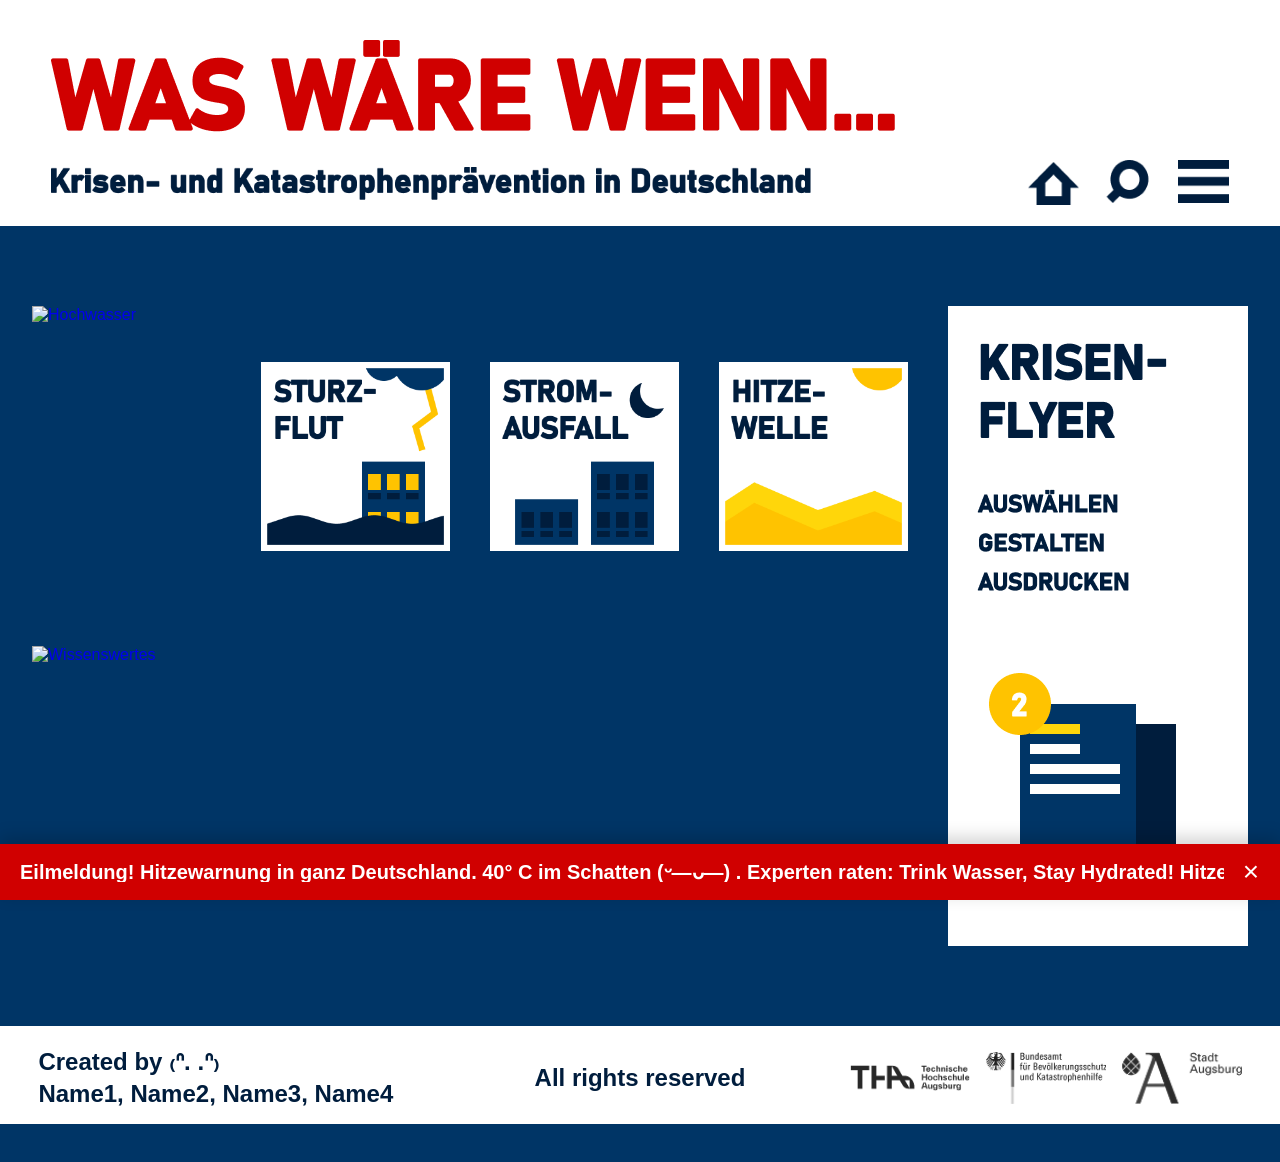
==== commit 25b30832: "Add files via upload" ====
--- a/index.html
+++ b/index.html
@@ -7,7 +7,7 @@
     <link rel="stylesheet" href="./css/style.css">
     <script src="./js/script.js" defer></script>
 </head>
-<body>
+<body class="page-shell">
     <header class="hero-header">
         <img src="./images/main_title_big.png" alt="WAS TUN WENN'S KNALLT?" class="hero-title-image">
     </header>
@@ -54,48 +54,50 @@
         </div>
     </div>
 
-<section class="media-section">
-    <div class="left-column">
-        <div class="image-grid">
-            <a href="./hochwasser/index.html" class="grid-image-link img-1" aria-label="Zu Hochwasser">
-                <img src="./images/hochwasser.png" alt="Hochwasser" class="img-box">
-            </a>
+    <main class="page-content">
+        <section class="media-section">
+            <div class="left-column">
+                <div class="image-grid">
+                    <a href="./hochwasser/index.html" class="grid-image-link img-1" aria-label="Zu Hochwasser">
+                        <img src="./images/hochwasser.png" alt="Hochwasser" class="img-box">
+                    </a>
 
-            <img src="./images/Unwetter.png" alt="Sturzflut" class="img-box img-2 modal-trigger"
-                 data-title="Sturzflut"
-                 data-text="Lorem ipsum dolor sit amet, consectetur adipiscing elit. Ut enim ad minim veniam, quis nostrud exercitation ullamco laboris.">
+                    <img src="./images/Unwetter.png" alt="Sturzflut" class="img-box img-2 modal-trigger"
+                         data-title="Sturzflut"
+                         data-text="Lorem ipsum dolor sit amet, consectetur adipiscing elit. Ut enim ad minim veniam, quis nostrud exercitation ullamco laboris.">
 
-            <img src="./images/Stromausfall.png" alt="Stromausfall" class="img-box img-3 modal-trigger"
-                 data-title="Stromausfall"
-                 data-text="Lorem ipsum dolor sit amet, consectetur adipiscing elit. Duis aute irure dolor in reprehenderit in voluptate velit esse cillum dolore.">
+                    <img src="./images/Stromausfall.png" alt="Stromausfall" class="img-box img-3 modal-trigger"
+                         data-title="Stromausfall"
+                         data-text="Lorem ipsum dolor sit amet, consectetur adipiscing elit. Duis aute irure dolor in reprehenderit in voluptate velit esse cillum dolore.">
 
-            <img src="./images/Hitzewelle.png" alt="Hitzewelle" class="img-box img-4 modal-trigger"
-                 data-title="Hitzewelle"
-                 data-text="Lorem ipsum dolor sit amet, consectetur adipiscing elit. Excepteur sint occaecat cupidatat non proident, sunt in culpa qui officia deserunt.">
+                    <img src="./images/Hitzewelle.png" alt="Hitzewelle" class="img-box img-4 modal-trigger"
+                         data-title="Hitzewelle"
+                         data-text="Lorem ipsum dolor sit amet, consectetur adipiscing elit. Excepteur sint occaecat cupidatat non proident, sunt in culpa qui officia deserunt.">
 
-            <a href="./wissenswertes/index.html" class="grid-image-link img-wide" aria-label="Zu Wissenswertes">
-                <img src="./images/wissenswertes.png" alt="Wissenswertes" class="img-box">
-            </a>
+                    <a href="./wissenswertes/index.html" class="grid-image-link img-wide" aria-label="Zu Wissenswertes">
+                        <img src="./images/wissenswertes.png" alt="Wissenswertes" class="img-box">
+                    </a>
+                </div>
+            </div>
+
+            <aside class="sticky-side">
+                <a href="./krisen-flyer/index.html" class="side-image-link" aria-label="Zum Krisen-Flyer">
+                    <img src="./images/Druckmaterial.png" alt="Druckmaterial" class="img-box img-tall">
+                </a>
+            </aside>
+        </section>
+    </main>
+
+    <div class="modal" id="infoModal" aria-hidden="true">
+        <div class="modal-content" role="dialog" aria-modal="true" aria-labelledby="modalTitle">
+            <button class="modal-close" id="modalClose" aria-label="Popup schließen" type="button">
+                <span aria-hidden="true">×</span>
+            </button>
+            <h2 id="modalTitle">Titel</h2>
+            <p id="modalText">Text</p>
+            <a id="modalLink" class="modal-link" href="#" hidden>Mehr erfahren</a>
         </div>
     </div>
-
-    <aside class="sticky-side">
-        <a href="./krisen-flyer/index.html" class="side-image-link" aria-label="Zum Krisen-Flyer">
-            <img src="./images/Druckmaterial.png" alt="Druckmaterial" class="img-box img-tall">
-        </a>
-    </aside>
-</section>
-
-<div class="modal" id="infoModal" aria-hidden="true">
-    <div class="modal-content" role="dialog" aria-modal="true" aria-labelledby="modalTitle">
-        <button class="modal-close" id="modalClose" aria-label="Popup schließen" type="button">
-            <span aria-hidden="true">×</span>
-        </button>
-        <h2 id="modalTitle">Titel</h2>
-        <p id="modalText">Text</p>
-        <a id="modalLink" class="modal-link" href="#" hidden>Mehr erfahren</a>
-    </div>
-</div>
 
     <div class="bottom-alert" id="bottomAlert" role="region" aria-label="Eilmeldung">
         <div class="bottom-alert-track">
@@ -117,7 +119,7 @@
     <footer class="site-footer" id="about">
         <div class="footer-column footer-names">
             <p>Created by ₍ᐢ. .ᐢ₎</p>
-            <p>Oti, Ao, Selina, Lyra</p>
+            <p>Name1, Name2, Name3, Name4</p>
         </div>
 
         <div class="footer-column footer-rights">
--- a/css/style.css
+++ b/css/style.css
@@ -37,14 +37,25 @@
     overflow-x: hidden;
 }
 
+body.page-shell {
+    min-height: 100vh;
+    display: flex;
+    flex-direction: column;
+}
+
 body.has-bottom-alert {
     padding-bottom: 38px;
+}
+
+.page-content {
+    flex: 1 0 auto;
 }
 
 .hero-header {
     padding-block: 40px 24px;
     padding-inline: clamp(24px, 3vw, 48px);
     background: #ffffff;
+    flex-shrink: 0;
 }
 
 .hero-title {
@@ -76,6 +87,7 @@
     background: #ffffff;
     border-bottom: 1px solid #ffffff;
     backdrop-filter: blur(8px);
+    flex-shrink: 0;
 }
 
 .sticky-text {
@@ -381,7 +393,7 @@
     align-items: center;
     justify-content: center;
     padding: 24px;
-    background: rgba(20, 18, 16, 0.5);
+    background: rgba(0, 29, 61, 0.54);
 }
 
 .modal.open {
@@ -519,11 +531,12 @@
     align-items: center;
     justify-content: space-between;
     gap: 32px;
-    margin-top: 80px;
+    margin-top: auto;
     padding-top: 16px;
     padding-bottom: 10px;
     padding-inline: clamp(24px, 3vw, 48px);
     background: #ffffff;
+    flex-shrink: 0;
 }
 
 .footer-column {
@@ -738,7 +751,7 @@
 
 .krisenflyer-main-image-section {
     width: min(100% - 48px, 1660px);
-    margin: 80px auto 0;
+    margin: 80px auto 80px;
 }
 
 .krisenflyer-main-image {
@@ -817,5 +830,4 @@
 .regionale-popup-toast.is-visible {
     opacity: 1;
     transform: translateY(0);
-}
-
+}
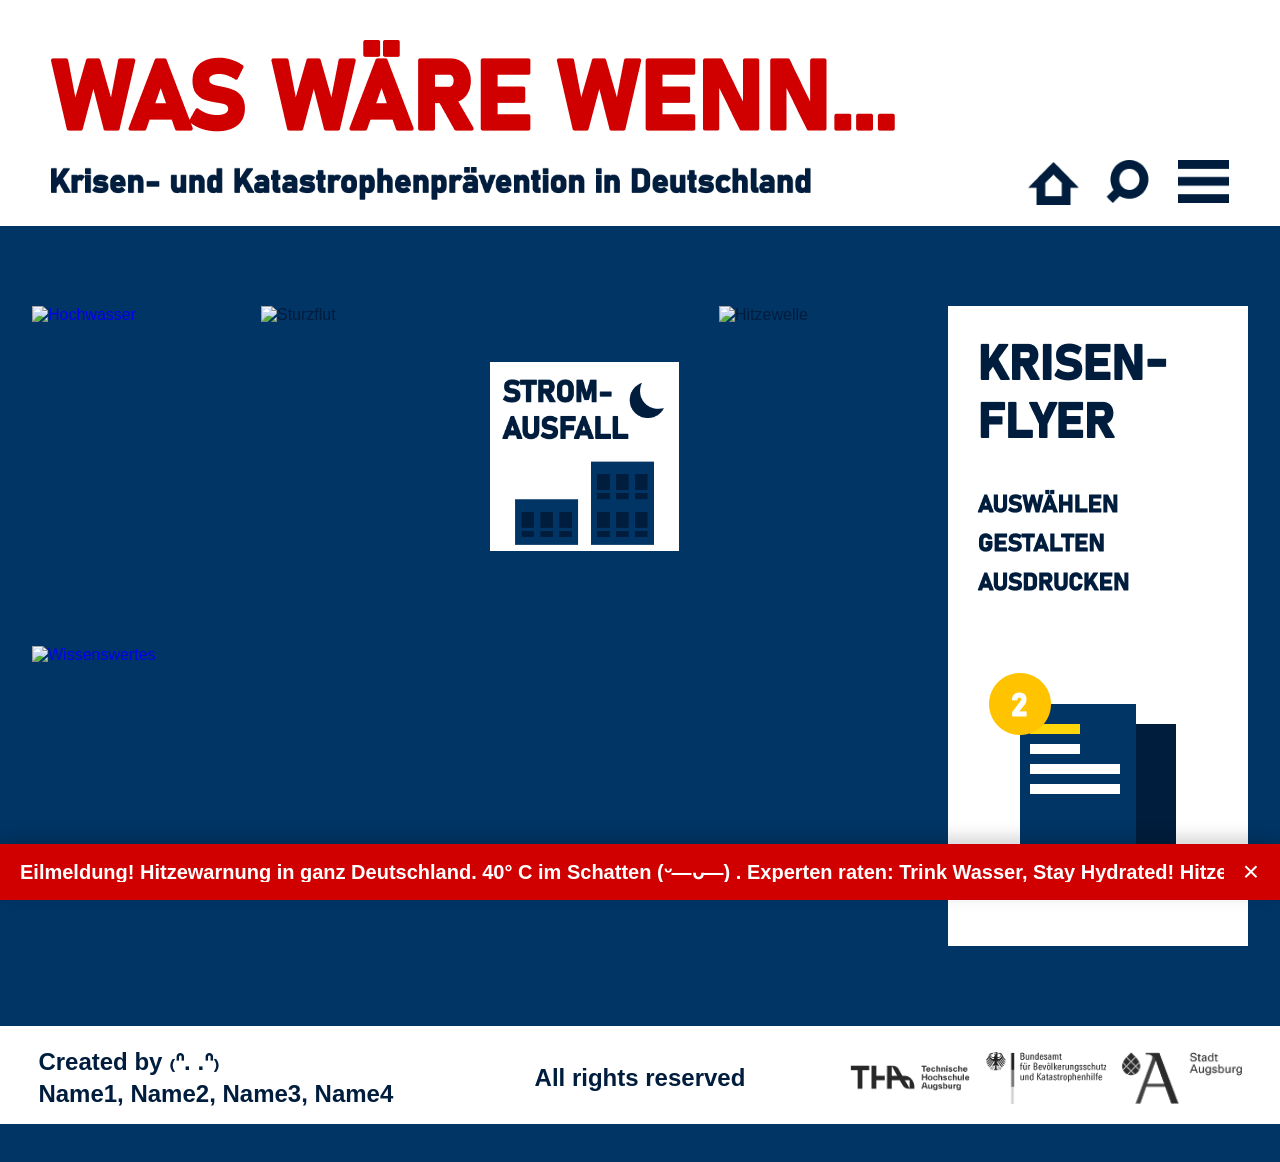
==== commit fba30eac: "Update index.html" ====
--- a/index.html
+++ b/index.html
@@ -62,7 +62,7 @@
                         <img src="./images/hochwasser.png" alt="Hochwasser" class="img-box">
                     </a>
 
-                    <img src="./images/Unwetter.png" alt="Sturzflut" class="img-box img-2 modal-trigger"
+                    <img src="./images/hochwasser.png" alt="Sturzflut" class="img-box img-2 modal-trigger"
                          data-title="Sturzflut"
                          data-text="Lorem ipsum dolor sit amet, consectetur adipiscing elit. Ut enim ad minim veniam, quis nostrud exercitation ullamco laboris.">
 
@@ -70,7 +70,7 @@
                          data-title="Stromausfall"
                          data-text="Lorem ipsum dolor sit amet, consectetur adipiscing elit. Duis aute irure dolor in reprehenderit in voluptate velit esse cillum dolore.">
 
-                    <img src="./images/Hitzewelle.png" alt="Hitzewelle" class="img-box img-4 modal-trigger"
+                    <img src="./images/wissenswertes.png" alt="Hitzewelle" class="img-box img-4 modal-trigger"
                          data-title="Hitzewelle"
                          data-text="Lorem ipsum dolor sit amet, consectetur adipiscing elit. Excepteur sint occaecat cupidatat non proident, sunt in culpa qui officia deserunt.">
 
@@ -133,4 +133,4 @@
         </div>
     </footer>
 </body>
-</html>+</html>
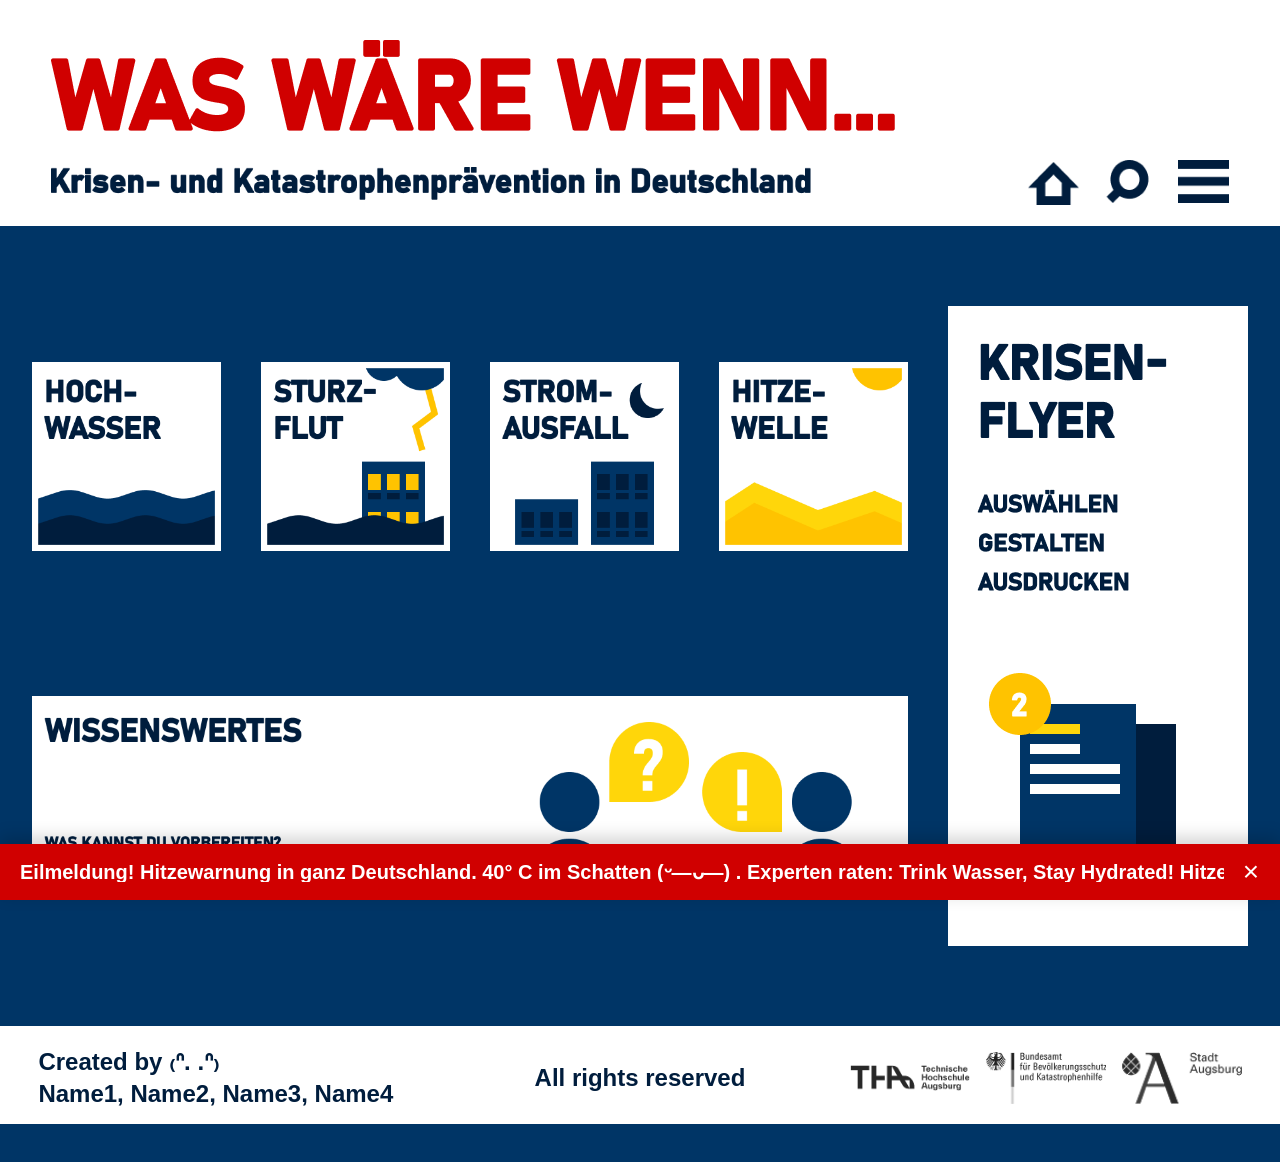
==== commit a3b753be: "Add files via upload" ====
--- a/index.html
+++ b/index.html
@@ -59,10 +59,10 @@
             <div class="left-column">
                 <div class="image-grid">
                     <a href="./hochwasser/index.html" class="grid-image-link img-1" aria-label="Zu Hochwasser">
-                        <img src="./images/hochwasser.png" alt="Hochwasser" class="img-box">
+                        <img src="./images/Hochwasser.png" alt="Hochwasser" class="img-box">
                     </a>
 
-                    <img src="./images/hochwasser.png" alt="Sturzflut" class="img-box img-2 modal-trigger"
+                    <img src="./images/Unwetter.png" alt="Sturzflut" class="img-box img-2 modal-trigger"
                          data-title="Sturzflut"
                          data-text="Lorem ipsum dolor sit amet, consectetur adipiscing elit. Ut enim ad minim veniam, quis nostrud exercitation ullamco laboris.">
 
@@ -70,12 +70,12 @@
                          data-title="Stromausfall"
                          data-text="Lorem ipsum dolor sit amet, consectetur adipiscing elit. Duis aute irure dolor in reprehenderit in voluptate velit esse cillum dolore.">
 
-                    <img src="./images/wissenswertes.png" alt="Hitzewelle" class="img-box img-4 modal-trigger"
+                    <img src="./images/Hitzewelle.png" alt="Hitzewelle" class="img-box img-4 modal-trigger"
                          data-title="Hitzewelle"
                          data-text="Lorem ipsum dolor sit amet, consectetur adipiscing elit. Excepteur sint occaecat cupidatat non proident, sunt in culpa qui officia deserunt.">
 
                     <a href="./wissenswertes/index.html" class="grid-image-link img-wide" aria-label="Zu Wissenswertes">
-                        <img src="./images/wissenswertes.png" alt="Wissenswertes" class="img-box">
+                        <img src="./images/Wissenswertes.png" alt="Wissenswertes" class="img-box">
                     </a>
                 </div>
             </div>
@@ -133,4 +133,4 @@
         </div>
     </footer>
 </body>
-</html>
+</html>
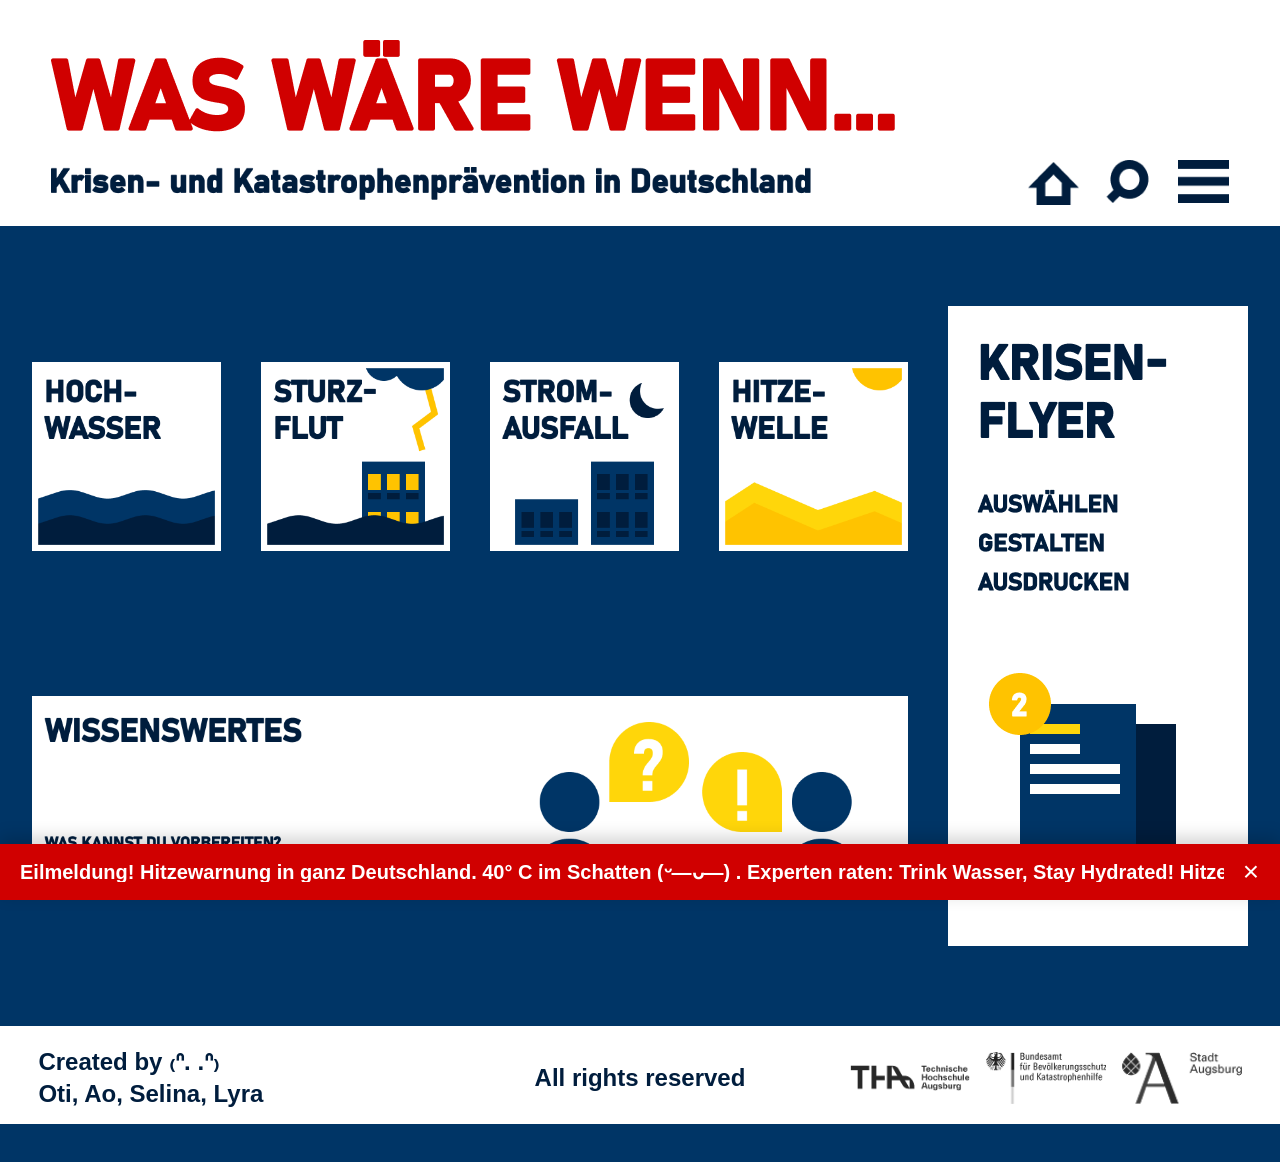
==== commit 19514c18: "Add files via upload" ====
--- a/index.html
+++ b/index.html
@@ -119,7 +119,7 @@
     <footer class="site-footer" id="about">
         <div class="footer-column footer-names">
             <p>Created by ₍ᐢ. .ᐢ₎</p>
-            <p>Name1, Name2, Name3, Name4</p>
+            <p>Oti, Ao, Selina, Lyra</p>
         </div>
 
         <div class="footer-column footer-rights">
